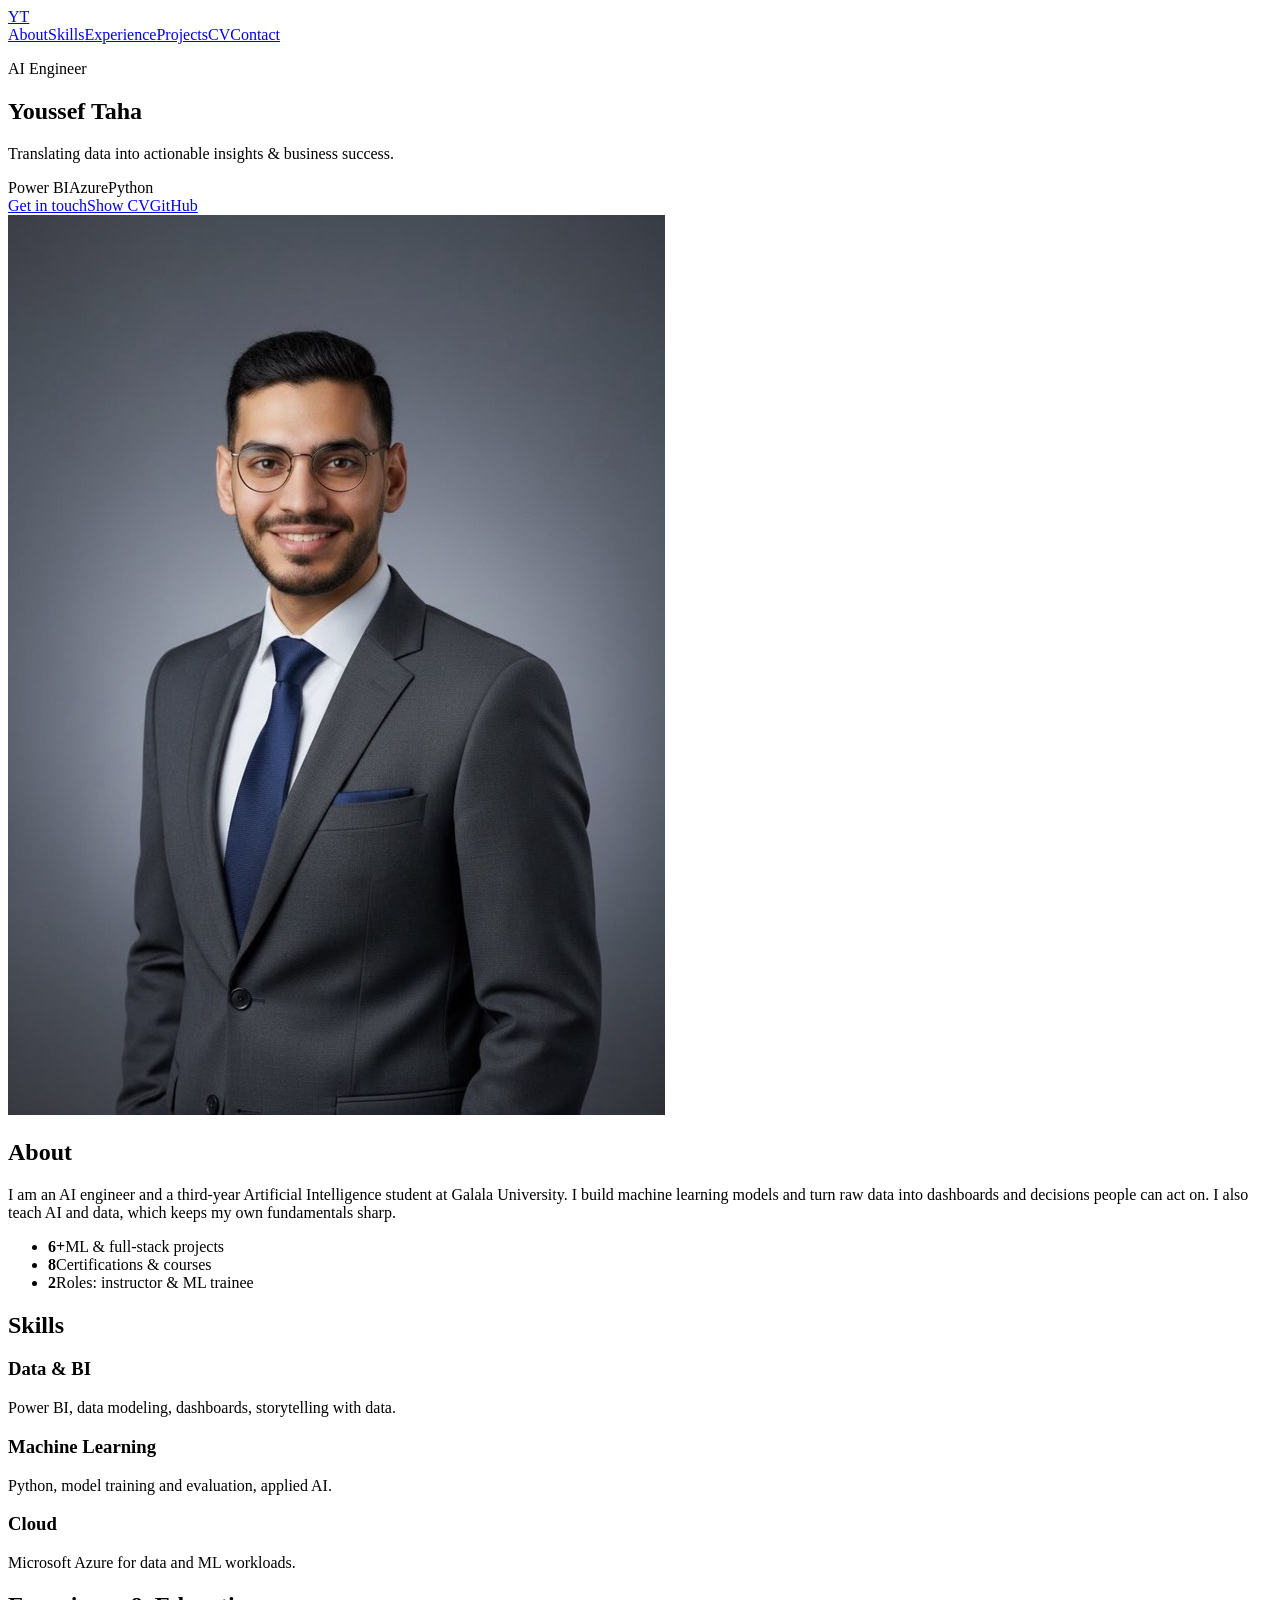
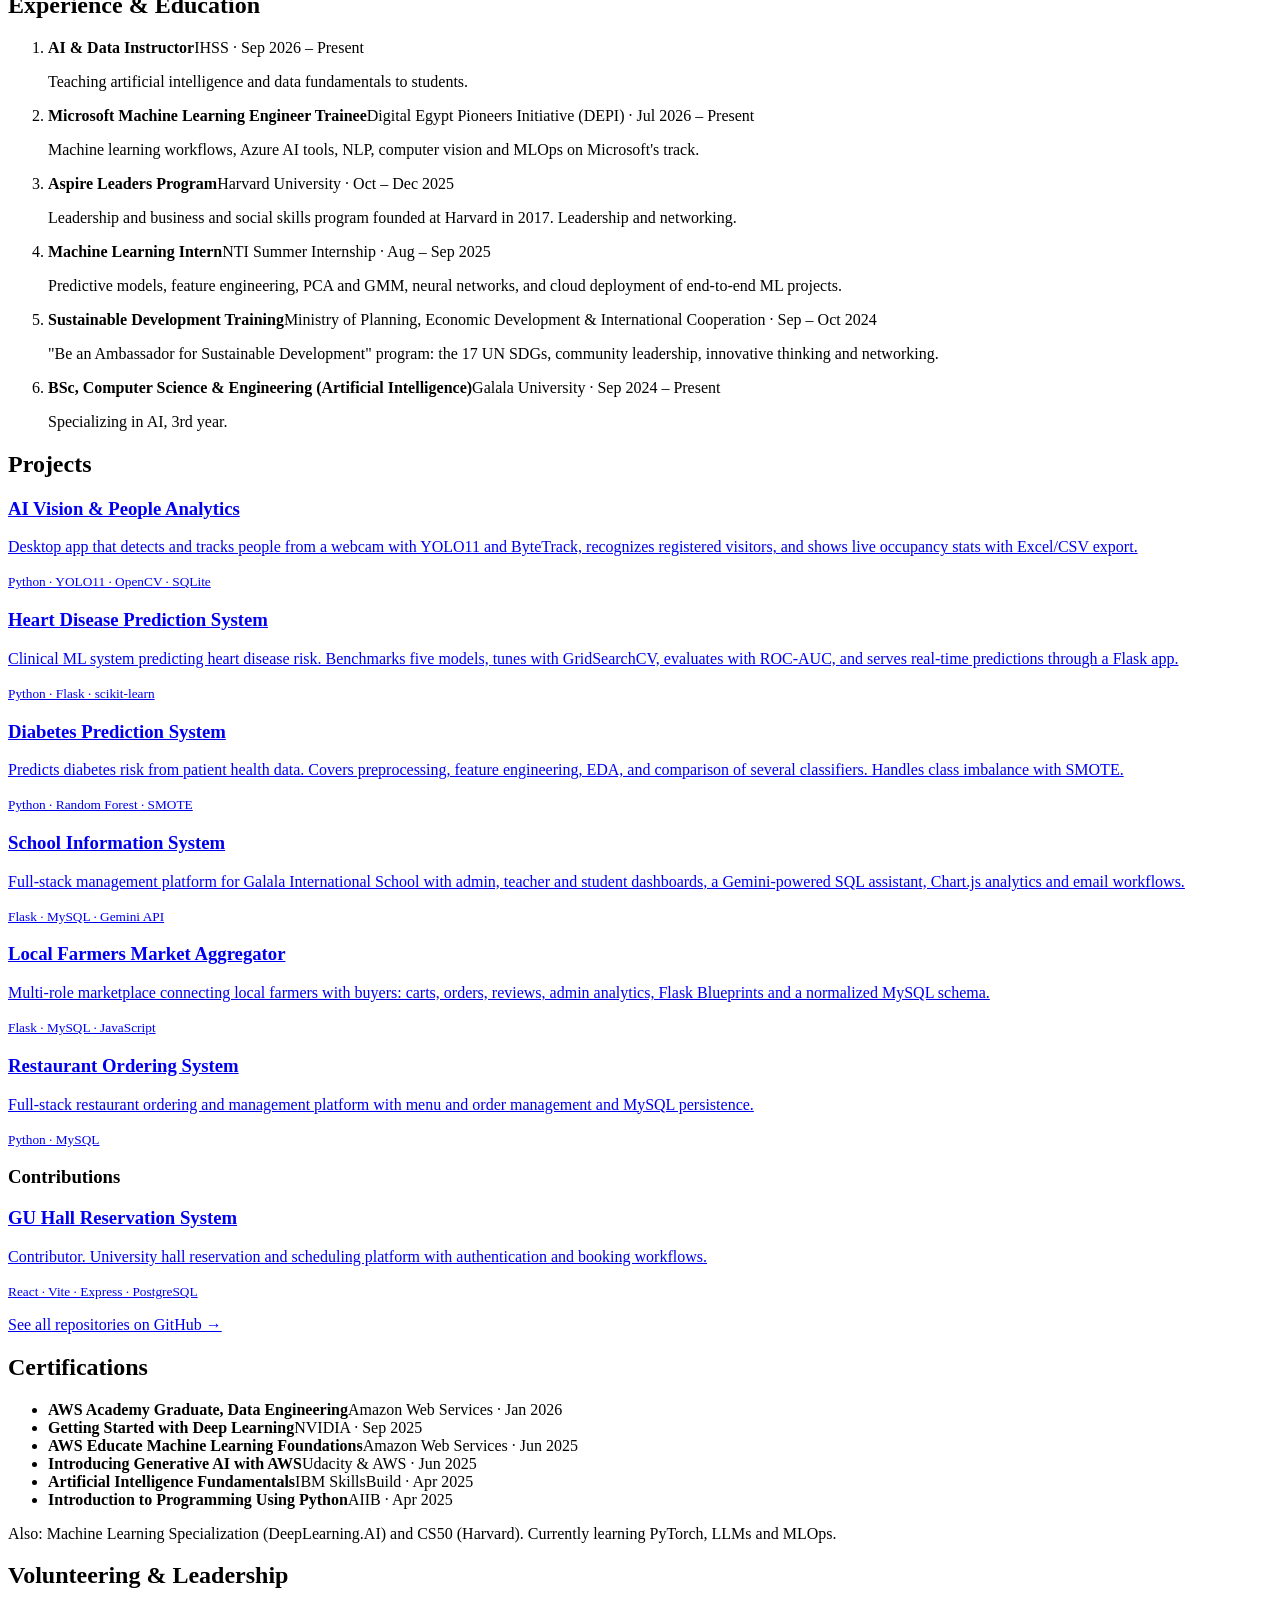
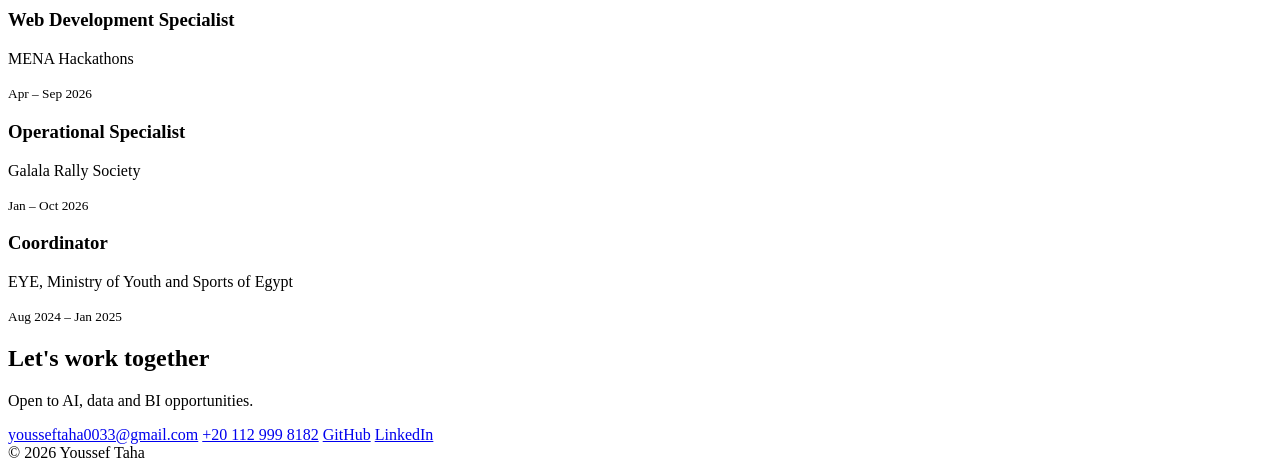
==== index.html @ ba30fb54 "Rename 7-index.html to index.html" ====
<!doctype html>
<html lang="en">
<head>
<meta charset="utf-8">
<meta name="viewport" content="width=device-width,initial-scale=1">
<title>Youssef Taha | AI Engineer</title>
<meta name="description" content="Youssef Taha, AI Engineer. Translating data into actionable insights and business success with Power BI, Azure and Python.">
<meta property="og:title" content="Youssef Taha | AI Engineer">
<meta property="og:description" content="Translating data into actionable insights and business success.">
<meta property="og:image" content="https://youssefTaha39.github.io/yousseftaha.com/5-photo.jpg">
<meta property="og:url" content="https://youssefTaha39.github.io/yousseftaha.com/">
<link rel="stylesheet" href="style.css">
</head>
<body>
<header class="nav">
  <a class="brand" href="#top">YT</a>
  <nav>
    <a href="#about">About</a><a href="#skills">Skills</a><a href="#experience">Experience</a><a href="#projects">Projects</a><a href="6-cv.pdf" target="_blank" rel="noopener">CV</a><a href="#contact" class="cta">Contact</a>
  </nav>
</header>

<main id="top">
<section class="hero">
  <div class="hero-text">
    <p class="eyebrow">AI Engineer</p>
    <h1>Youssef Taha</h1>
    <p class="tag">Translating data into <span>actionable insights</span> &amp; business success.</p>
    <div class="chips"><span>Power BI</span><span>Azure</span><span>Python</span></div>
    <div class="btns"><a class="btn primary" href="#contact">Get in touch</a><a class="btn" href="6-cv.pdf" target="_blank" rel="noopener">Show CV</a><a class="btn" href="https://github.com/YoussefTaha39">GitHub</a></div>
  </div>
  <div class="hero-photo"><div class="blob"></div><img src="5-photo.jpg" alt="Youssef Taha"></div>
</section>

<section id="about">
  <h2>About</h2>
  <div class="about">
    <p>I am an AI engineer and a third-year Artificial Intelligence student at Galala University. I build machine learning models and turn raw data into dashboards and decisions people can act on. I also teach AI and data, which keeps my own fundamentals sharp.</p>
    <ul class="stats">
      <li><b>6+</b><span>ML &amp; full-stack projects</span></li>
      <li><b>8</b><span>Certifications &amp; courses</span></li>
      <li><b>2</b><span>Roles: instructor &amp; ML trainee</span></li>
    </ul>
  </div>
</section>

<section id="skills">
  <h2>Skills</h2>
  <div class="grid3">
    <div class="card"><h3>Data &amp; BI</h3><p>Power BI, data modeling, dashboards, storytelling with data.</p></div>
    <div class="card"><h3>Machine Learning</h3><p>Python, model training and evaluation, applied AI.</p></div>
    <div class="card"><h3>Cloud</h3><p>Microsoft Azure for data and ML workloads.</p></div>
  </div>
</section>

<section id="experience">
  <h2>Experience &amp; Education</h2>
  <ol class="timeline">
    <li><b>AI &amp; Data Instructor</b><span>IHSS &middot; Sep 2026 &ndash; Present</span><p>Teaching artificial intelligence and data fundamentals to students.</p></li>
    <li><b>Microsoft Machine Learning Engineer Trainee</b><span>Digital Egypt Pioneers Initiative (DEPI) &middot; Jul 2026 &ndash; Present</span><p>Machine learning workflows, Azure AI tools, NLP, computer vision and MLOps on Microsoft's track.</p></li>
    <li><b>Aspire Leaders Program</b><span>Harvard University &middot; Oct &ndash; Dec 2025</span><p>Leadership and business and social skills program founded at Harvard in 2017. Leadership and networking.</p></li>
    <li><b>Machine Learning Intern</b><span>NTI Summer Internship &middot; Aug &ndash; Sep 2025</span><p>Predictive models, feature engineering, PCA and GMM, neural networks, and cloud deployment of end-to-end ML projects.</p></li>
    <li><b>Sustainable Development Training</b><span>Ministry of Planning, Economic Development &amp; International Cooperation &middot; Sep &ndash; Oct 2024</span><p>"Be an Ambassador for Sustainable Development" program: the 17 UN SDGs, community leadership, innovative thinking and networking.</p></li>
    <li><b>BSc, Computer Science &amp; Engineering (Artificial Intelligence)</b><span>Galala University &middot; Sep 2024 &ndash; Present</span><p>Specializing in AI, 3rd year.</p></li>
  </ol>
</section>

<section id="projects">
  <h2>Projects</h2>
  <div class="grid3">
    <a class="card proj" href="https://github.com/YoussefTaha39/ai_vision_people_analytics"><h3>AI Vision &amp; People Analytics</h3><p>Desktop app that detects and tracks people from a webcam with YOLO11 and ByteTrack, recognizes registered visitors, and shows live occupancy stats with Excel/CSV export.</p><small>Python &middot; YOLO11 &middot; OpenCV &middot; SQLite</small></a>
    <a class="card proj" href="https://github.com/YoussefTaha39/Heart-Disease-Prediction-Model"><h3>Heart Disease Prediction System</h3><p>Clinical ML system predicting heart disease risk. Benchmarks five models, tunes with GridSearchCV, evaluates with ROC-AUC, and serves real-time predictions through a Flask app.</p><small>Python &middot; Flask &middot; scikit-learn</small></a>
    <a class="card proj" href="https://github.com/YoussefTaha39/diabetes-prediction"><h3>Diabetes Prediction System</h3><p>Predicts diabetes risk from patient health data. Covers preprocessing, feature engineering, EDA, and comparison of several classifiers. Handles class imbalance with SMOTE.</p><small>Python &middot; Random Forest &middot; SMOTE</small></a>
    <a class="card proj" href="https://github.com/Kevoharvey/School-Information-System"><h3>School Information System</h3><p>Full-stack management platform for Galala International School with admin, teacher and student dashboards, a Gemini-powered SQL assistant, Chart.js analytics and email workflows.</p><small>Flask &middot; MySQL &middot; Gemini API</small></a>
    <a class="card proj" href="https://github.com/Kevoharvey/LocalFarmersMarketAggregator"><h3>Local Farmers Market Aggregator</h3><p>Multi-role marketplace connecting local farmers with buyers: carts, orders, reviews, admin analytics, Flask Blueprints and a normalized MySQL schema.</p><small>Flask &middot; MySQL &middot; JavaScript</small></a>
    <a class="card proj" href="https://github.com/zanzenzon/restaurant-ordering-system"><h3>Restaurant Ordering System</h3><p>Full-stack restaurant ordering and management platform with menu and order management and MySQL persistence.</p><small>Python &middot; MySQL</small></a>
  </div>
  <h3 class="sub">Contributions</h3>
  <div class="grid3">
    <a class="card proj" href="https://github.com/mohamedhoss123/GU-hall-reservation"><h3>GU Hall Reservation System</h3><p>Contributor. University hall reservation and scheduling platform with authentication and booking workflows.</p><small>React &middot; Vite &middot; Express &middot; PostgreSQL</small></a>
  </div>
  <p class="more"><a href="https://github.com/YoussefTaha39?tab=repositories">See all repositories on GitHub &rarr;</a></p>
</section>

<section id="certs">
  <h2>Certifications</h2>
  <ul class="certs">
    <li><b>AWS Academy Graduate, Data Engineering</b><span>Amazon Web Services &middot; Jan 2026</span></li>
    <li><b>Getting Started with Deep Learning</b><span>NVIDIA &middot; Sep 2025</span></li>
    <li><b>AWS Educate Machine Learning Foundations</b><span>Amazon Web Services &middot; Jun 2025</span></li>
    <li><b>Introducing Generative AI with AWS</b><span>Udacity &amp; AWS &middot; Jun 2025</span></li>
    <li><b>Artificial Intelligence Fundamentals</b><span>IBM SkillsBuild &middot; Apr 2025</span></li>
    <li><b>Introduction to Programming Using Python</b><span>AIIB &middot; Apr 2025</span></li>
  </ul>
  <p class="more">Also: Machine Learning Specialization (DeepLearning.AI) and CS50 (Harvard). Currently learning PyTorch, LLMs and MLOps.</p>
</section>

<section id="volunteering">
  <h2>Volunteering &amp; Leadership</h2>
  <div class="grid3">
    <div class="card"><h3>Web Development Specialist</h3><p>MENA Hackathons</p><small>Apr &ndash; Sep 2026</small></div>
    <div class="card"><h3>Operational Specialist</h3><p>Galala Rally Society</p><small>Jan &ndash; Oct 2026</small></div>
    <div class="card"><h3>Coordinator</h3><p>EYE, Ministry of Youth and Sports of Egypt</p><small>Aug 2024 &ndash; Jan 2025</small></div>
  </div>
</section>

<section id="contact" class="contact">
  <h2>Let's work together</h2>
  <p>Open to AI, data and BI opportunities.</p>
  <div class="btns">
    <a class="btn primary" href="mailto:yousseftaha0033@gmail.com">yousseftaha0033@gmail.com</a>
    <a class="btn" href="tel:+201129998182">+20 112 999 8182</a>
    <a class="btn" href="https://github.com/YoussefTaha39">GitHub</a>
    <a class="btn" href="https://www.linkedin.com/in/youssef3/">LinkedIn</a>
  </div>
</section>
</main>
<footer>&copy; 2026 Youssef Taha</footer>
</body>
</html>
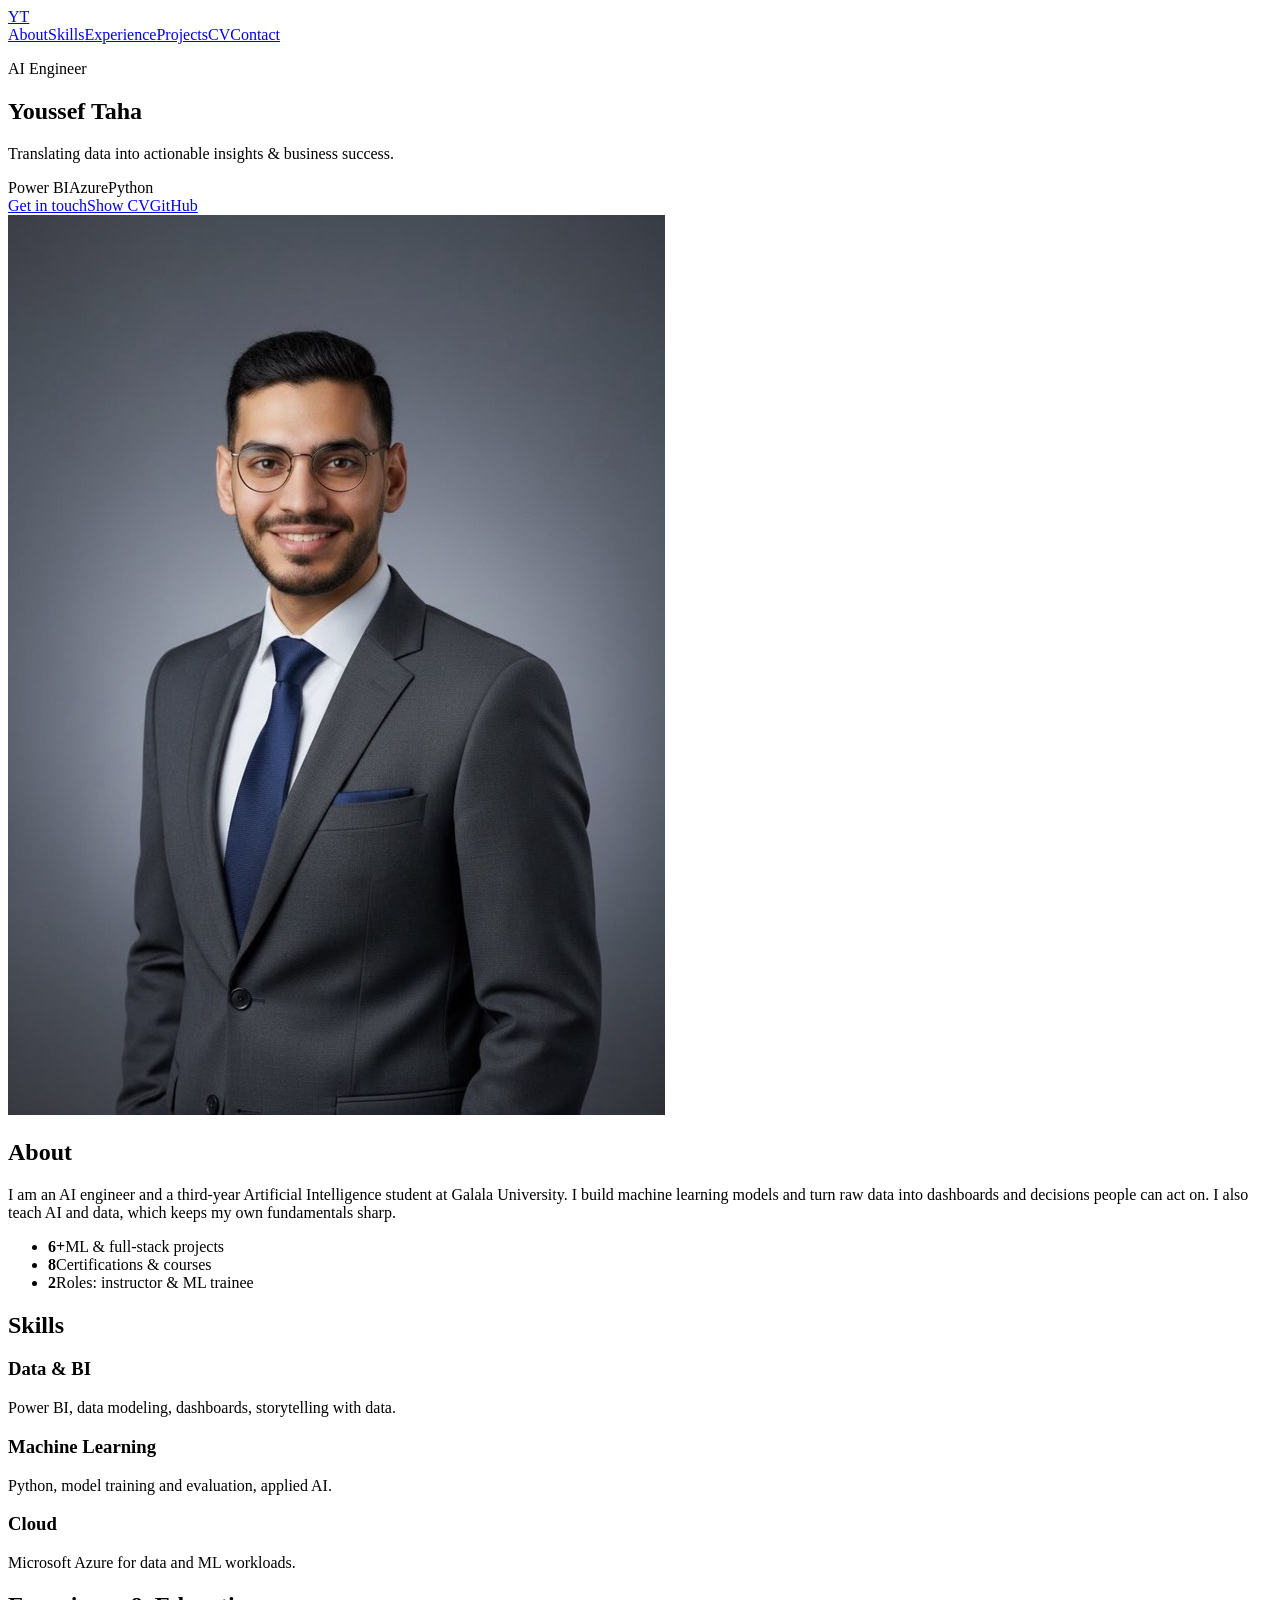
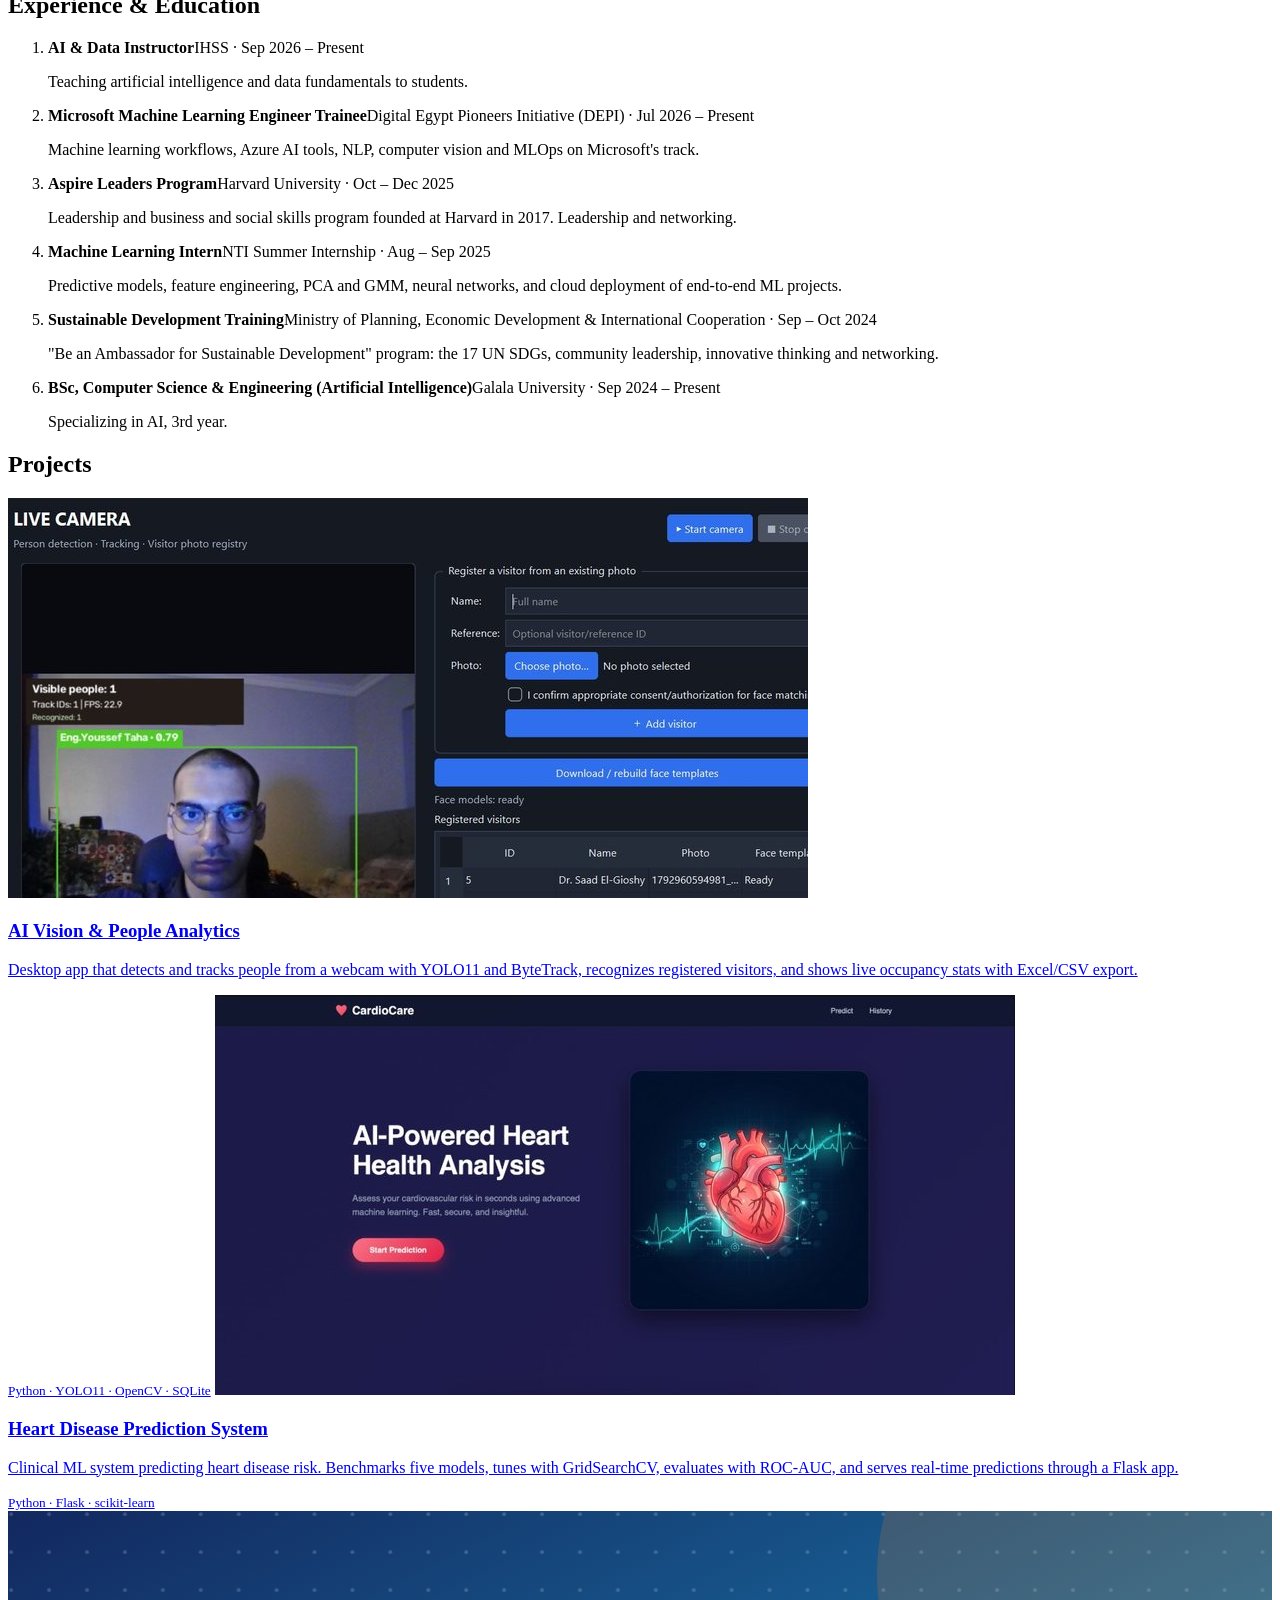
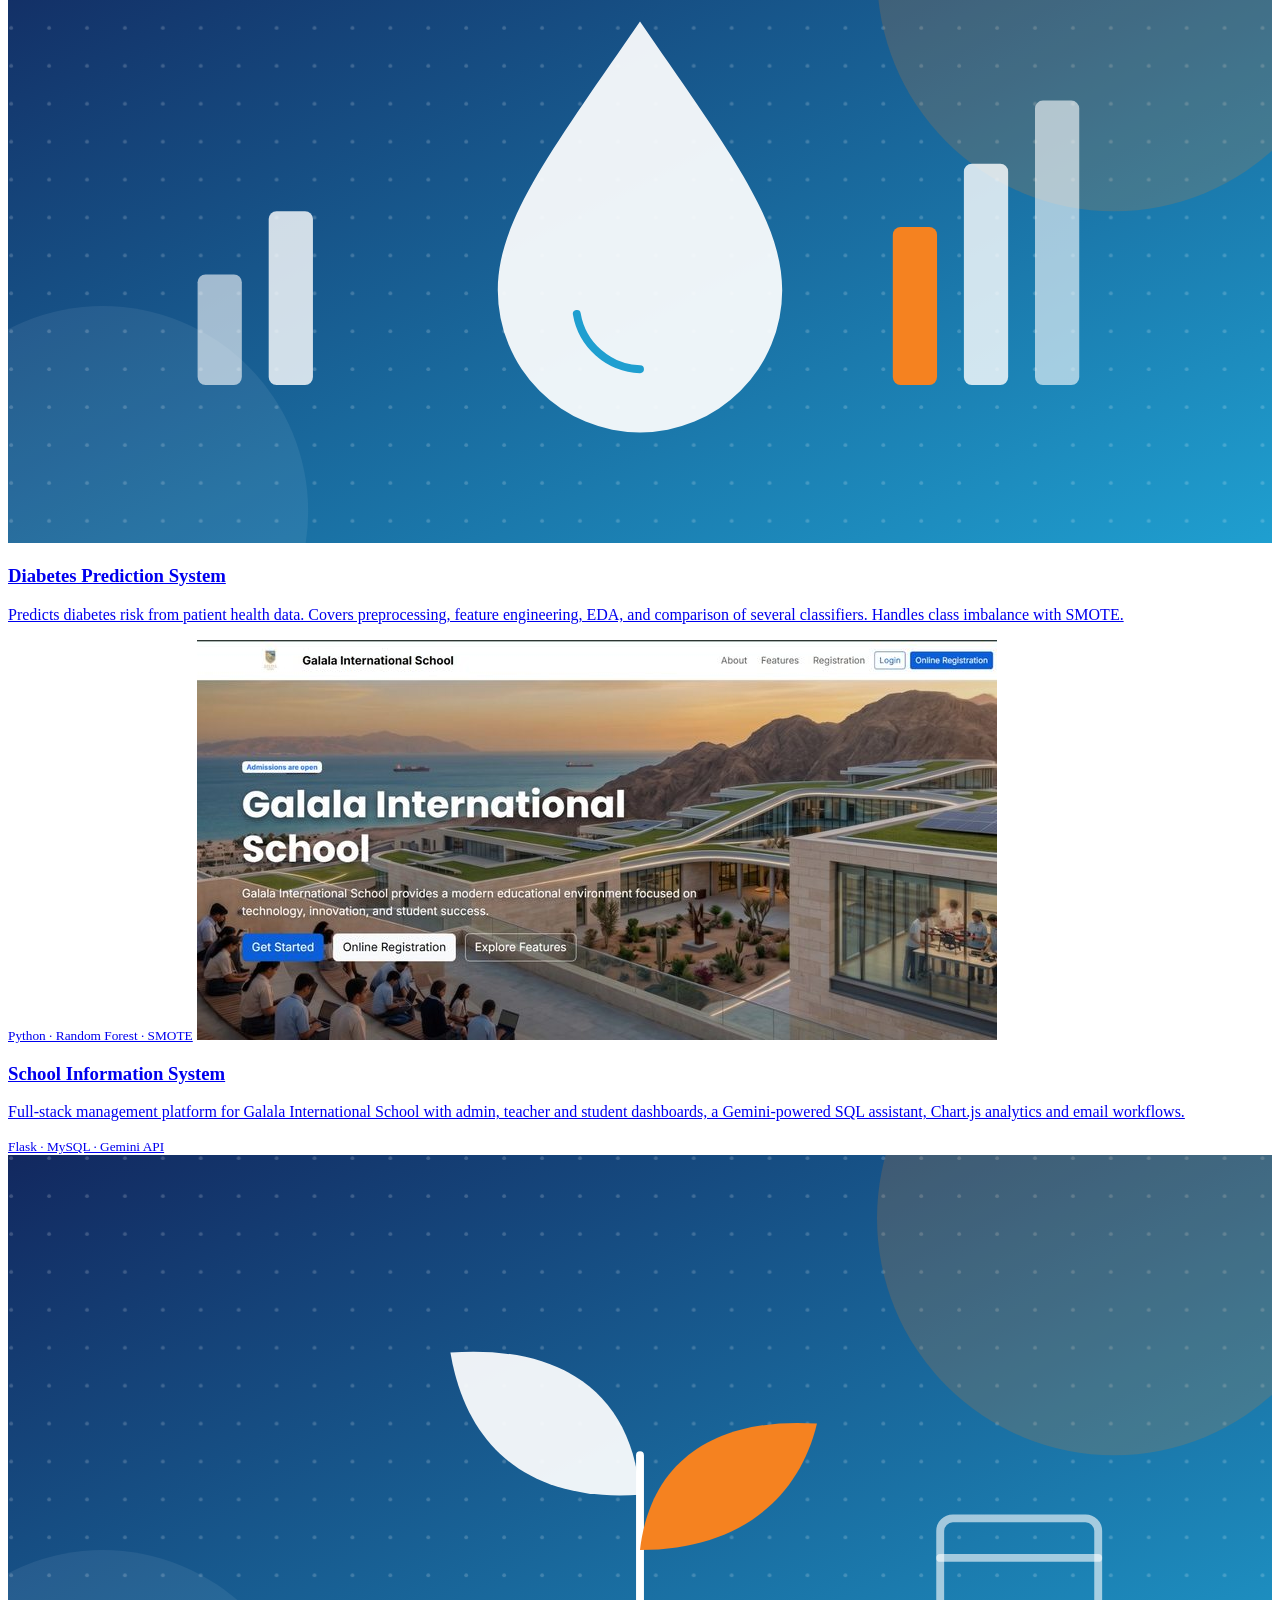
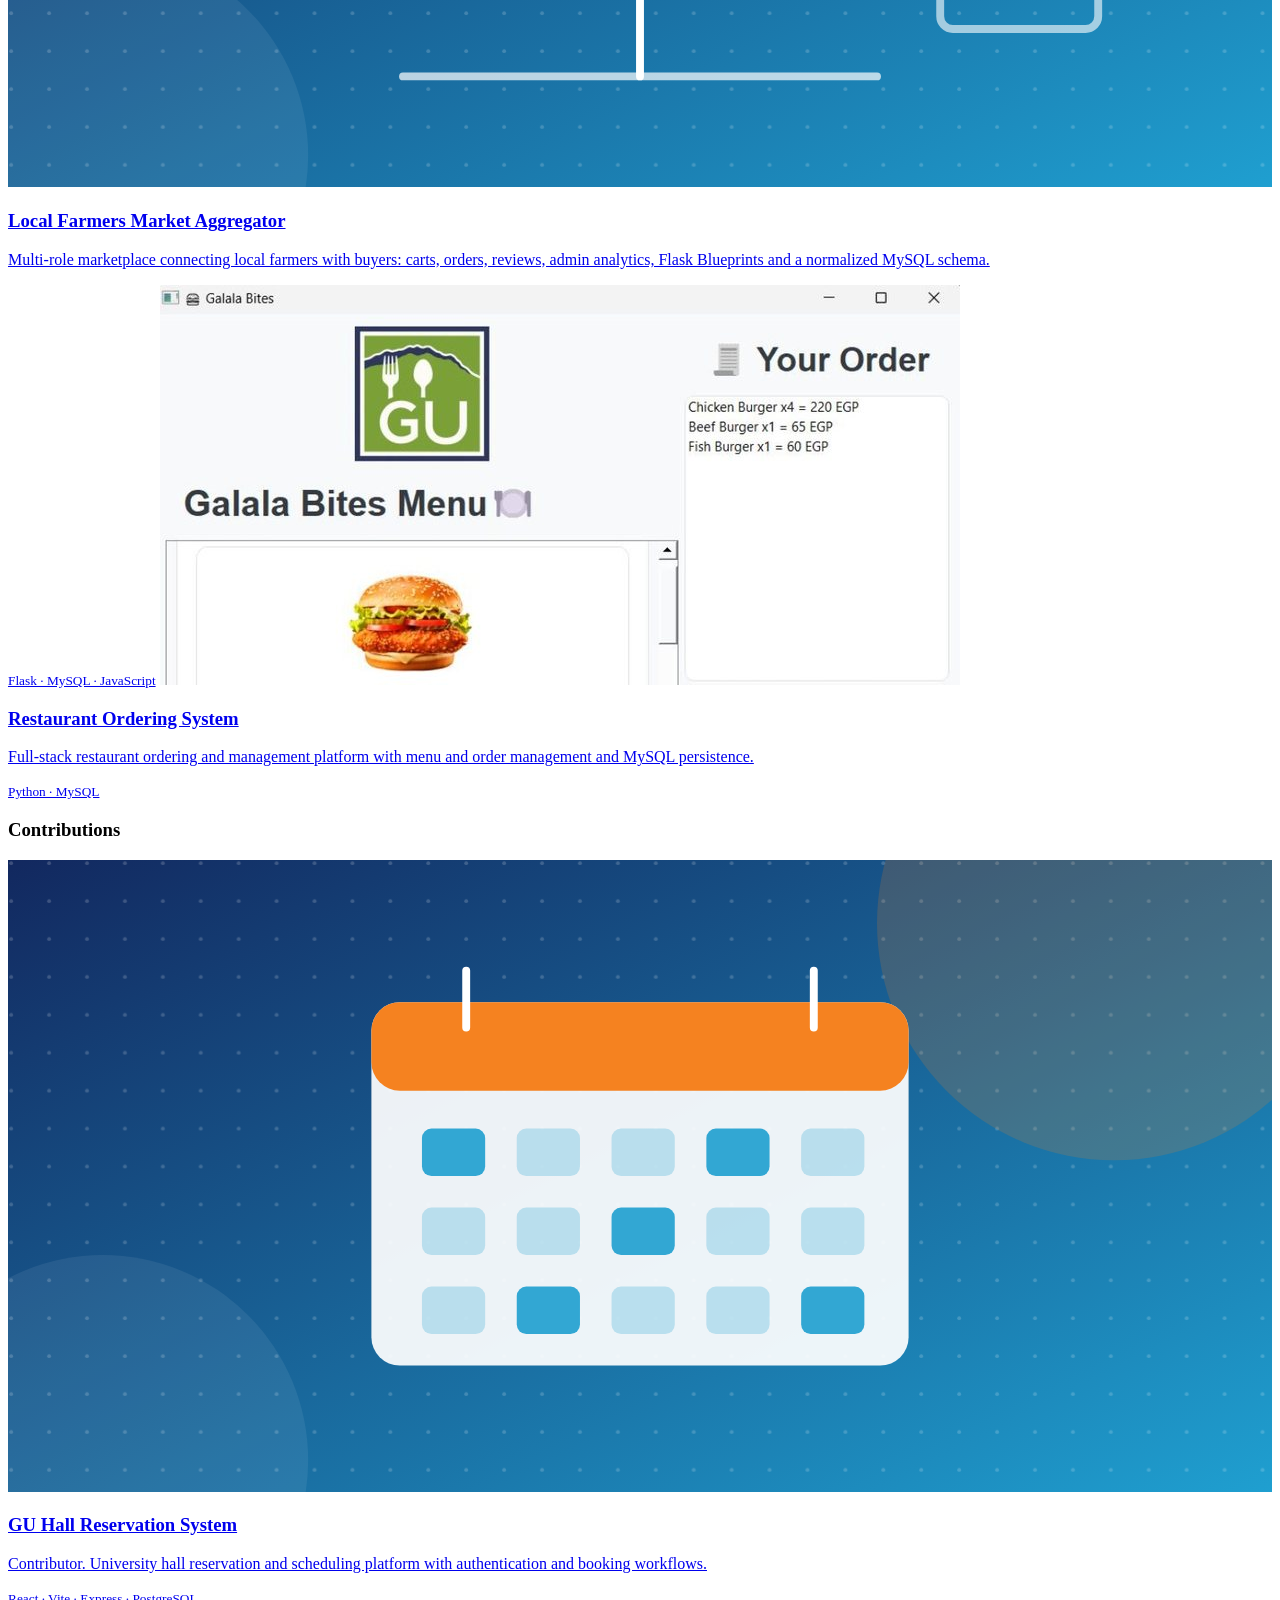
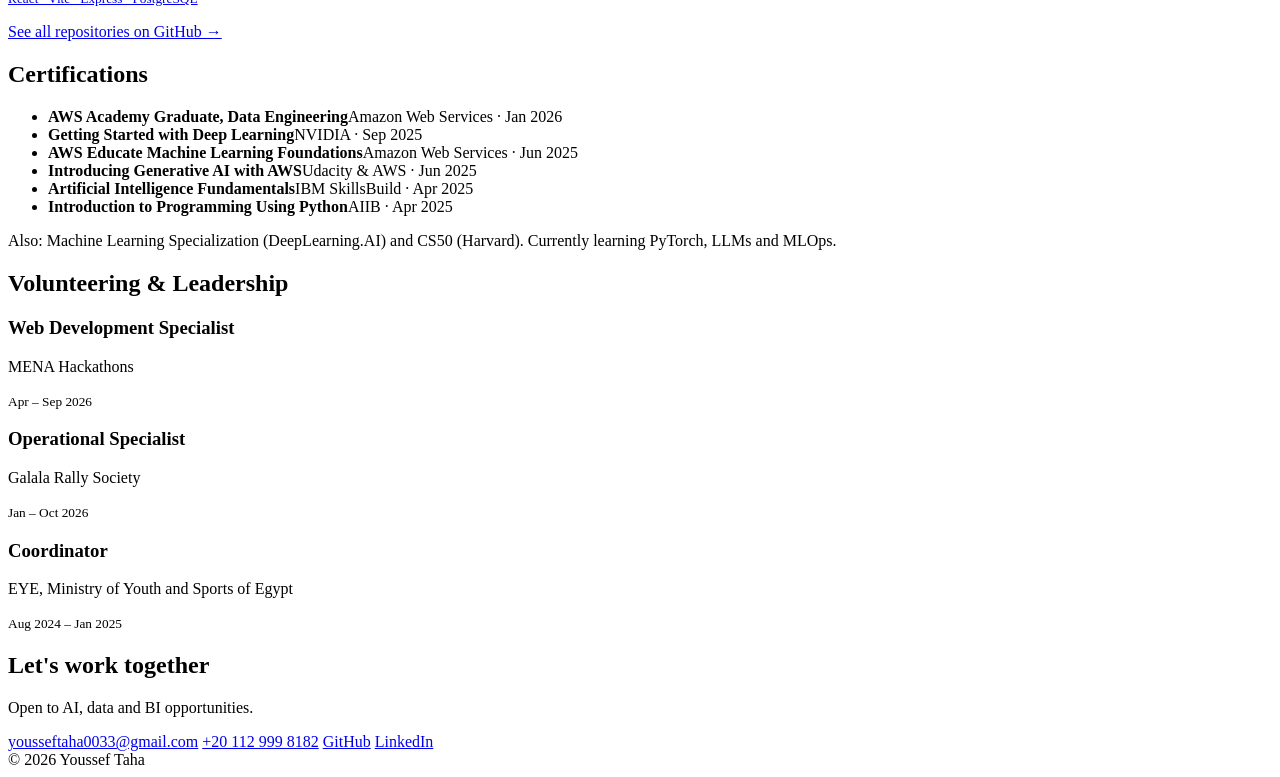
==== commit 4731b139: "Rename 8-index.html to index.html" ====
--- a/index.html
+++ b/index.html
@@ -12,6 +12,7 @@
 <link rel="stylesheet" href="style.css">
 </head>
 <body>
+<div class="bg" aria-hidden="true"><i class="g g1"></i><i class="g g2"></i><i class="g g3"></i></div>
 <header class="nav">
   <a class="brand" href="#top">YT</a>
   <nav>
@@ -21,6 +22,7 @@
 
 <main id="top">
 <section class="hero">
+  <div class="hero-bg"><i class="orb o1"></i><i class="orb o2"></i></div>
   <div class="hero-text">
     <p class="eyebrow">AI Engineer</p>
     <h1>Youssef Taha</h1>
@@ -67,16 +69,16 @@
 <section id="projects">
   <h2>Projects</h2>
   <div class="grid3">
-    <a class="card proj" href="https://github.com/YoussefTaha39/ai_vision_people_analytics"><h3>AI Vision &amp; People Analytics</h3><p>Desktop app that detects and tracks people from a webcam with YOLO11 and ByteTrack, recognizes registered visitors, and shows live occupancy stats with Excel/CSV export.</p><small>Python &middot; YOLO11 &middot; OpenCV &middot; SQLite</small></a>
-    <a class="card proj" href="https://github.com/YoussefTaha39/Heart-Disease-Prediction-Model"><h3>Heart Disease Prediction System</h3><p>Clinical ML system predicting heart disease risk. Benchmarks five models, tunes with GridSearchCV, evaluates with ROC-AUC, and serves real-time predictions through a Flask app.</p><small>Python &middot; Flask &middot; scikit-learn</small></a>
-    <a class="card proj" href="https://github.com/YoussefTaha39/diabetes-prediction"><h3>Diabetes Prediction System</h3><p>Predicts diabetes risk from patient health data. Covers preprocessing, feature engineering, EDA, and comparison of several classifiers. Handles class imbalance with SMOTE.</p><small>Python &middot; Random Forest &middot; SMOTE</small></a>
-    <a class="card proj" href="https://github.com/Kevoharvey/School-Information-System"><h3>School Information System</h3><p>Full-stack management platform for Galala International School with admin, teacher and student dashboards, a Gemini-powered SQL assistant, Chart.js analytics and email workflows.</p><small>Flask &middot; MySQL &middot; Gemini API</small></a>
-    <a class="card proj" href="https://github.com/Kevoharvey/LocalFarmersMarketAggregator"><h3>Local Farmers Market Aggregator</h3><p>Multi-role marketplace connecting local farmers with buyers: carts, orders, reviews, admin analytics, Flask Blueprints and a normalized MySQL schema.</p><small>Flask &middot; MySQL &middot; JavaScript</small></a>
-    <a class="card proj" href="https://github.com/zanzenzon/restaurant-ordering-system"><h3>Restaurant Ordering System</h3><p>Full-stack restaurant ordering and management platform with menu and order management and MySQL persistence.</p><small>Python &middot; MySQL</small></a>
+    <a class="card proj" href="https://github.com/YoussefTaha39/ai_vision_people_analytics"><img class="thumb" src="1-vision.jpg" alt=""><h3>AI Vision &amp; People Analytics</h3><p>Desktop app that detects and tracks people from a webcam with YOLO11 and ByteTrack, recognizes registered visitors, and shows live occupancy stats with Excel/CSV export.</p><small>Python &middot; YOLO11 &middot; OpenCV &middot; SQLite</small></a>
+    <a class="card proj" href="https://github.com/YoussefTaha39/Heart-Disease-Prediction-Model"><img class="thumb" src="2-heart.jpg" alt=""><h3>Heart Disease Prediction System</h3><p>Clinical ML system predicting heart disease risk. Benchmarks five models, tunes with GridSearchCV, evaluates with ROC-AUC, and serves real-time predictions through a Flask app.</p><small>Python &middot; Flask &middot; scikit-learn</small></a>
+    <a class="card proj" href="https://github.com/YoussefTaha39/diabetes-prediction"><img class="thumb" src="5-diabetes.svg" alt=""><h3>Diabetes Prediction System</h3><p>Predicts diabetes risk from patient health data. Covers preprocessing, feature engineering, EDA, and comparison of several classifiers. Handles class imbalance with SMOTE.</p><small>Python &middot; Random Forest &middot; SMOTE</small></a>
+    <a class="card proj" href="https://github.com/Kevoharvey/School-Information-System"><img class="thumb" src="3-school.jpg" alt=""><h3>School Information System</h3><p>Full-stack management platform for Galala International School with admin, teacher and student dashboards, a Gemini-powered SQL assistant, Chart.js analytics and email workflows.</p><small>Flask &middot; MySQL &middot; Gemini API</small></a>
+    <a class="card proj" href="https://github.com/Kevoharvey/LocalFarmersMarketAggregator"><img class="thumb" src="6-farm.svg" alt=""><h3>Local Farmers Market Aggregator</h3><p>Multi-role marketplace connecting local farmers with buyers: carts, orders, reviews, admin analytics, Flask Blueprints and a normalized MySQL schema.</p><small>Flask &middot; MySQL &middot; JavaScript</small></a>
+    <a class="card proj" href="https://github.com/zanzenzon/restaurant-ordering-system"><img class="thumb" src="4-rest.jpg" alt=""><h3>Restaurant Ordering System</h3><p>Full-stack restaurant ordering and management platform with menu and order management and MySQL persistence.</p><small>Python &middot; MySQL</small></a>
   </div>
   <h3 class="sub">Contributions</h3>
-  <div class="grid3">
-    <a class="card proj" href="https://github.com/mohamedhoss123/GU-hall-reservation"><h3>GU Hall Reservation System</h3><p>Contributor. University hall reservation and scheduling platform with authentication and booking workflows.</p><small>React &middot; Vite &middot; Express &middot; PostgreSQL</small></a>
+  <div class="grid3 single">
+    <a class="card proj" href="https://github.com/mohamedhoss123/GU-hall-reservation"><img class="thumb" src="7-hall.svg" alt=""><h3>GU Hall Reservation System</h3><p>Contributor. University hall reservation and scheduling platform with authentication and booking workflows.</p><small>React &middot; Vite &middot; Express &middot; PostgreSQL</small></a>
   </div>
   <p class="more"><a href="https://github.com/YoussefTaha39?tab=repositories">See all repositories on GitHub &rarr;</a></p>
 </section>
@@ -115,5 +117,15 @@
 </section>
 </main>
 <footer>&copy; 2026 Youssef Taha</footer>
+<script>
+(function(){
+var nav=document.querySelector('.nav');
+addEventListener('scroll',function(){nav.classList.toggle('scrolled',scrollY>8)},{passive:true});
+if(!('IntersectionObserver' in window))return;
+var els=document.querySelectorAll('section:not(.hero) h2,.sub,.about p,.card,.stats li,.timeline li,.certs li,.more,.contact .btns,.contact p');
+var io=new IntersectionObserver(function(es){es.forEach(function(e){if(e.isIntersecting){e.target.classList.add('in');io.unobserve(e.target)}})},{threshold:.12,rootMargin:'0px 0px -40px 0px'});
+els.forEach(function(el){var sib=Array.prototype.indexOf.call(el.parentNode.children,el);el.style.setProperty('--d',Math.min(sib%6,5)*.08+'s');el.classList.add('reveal');io.observe(el)});
+})();
+</script>
 </body>
 </html>
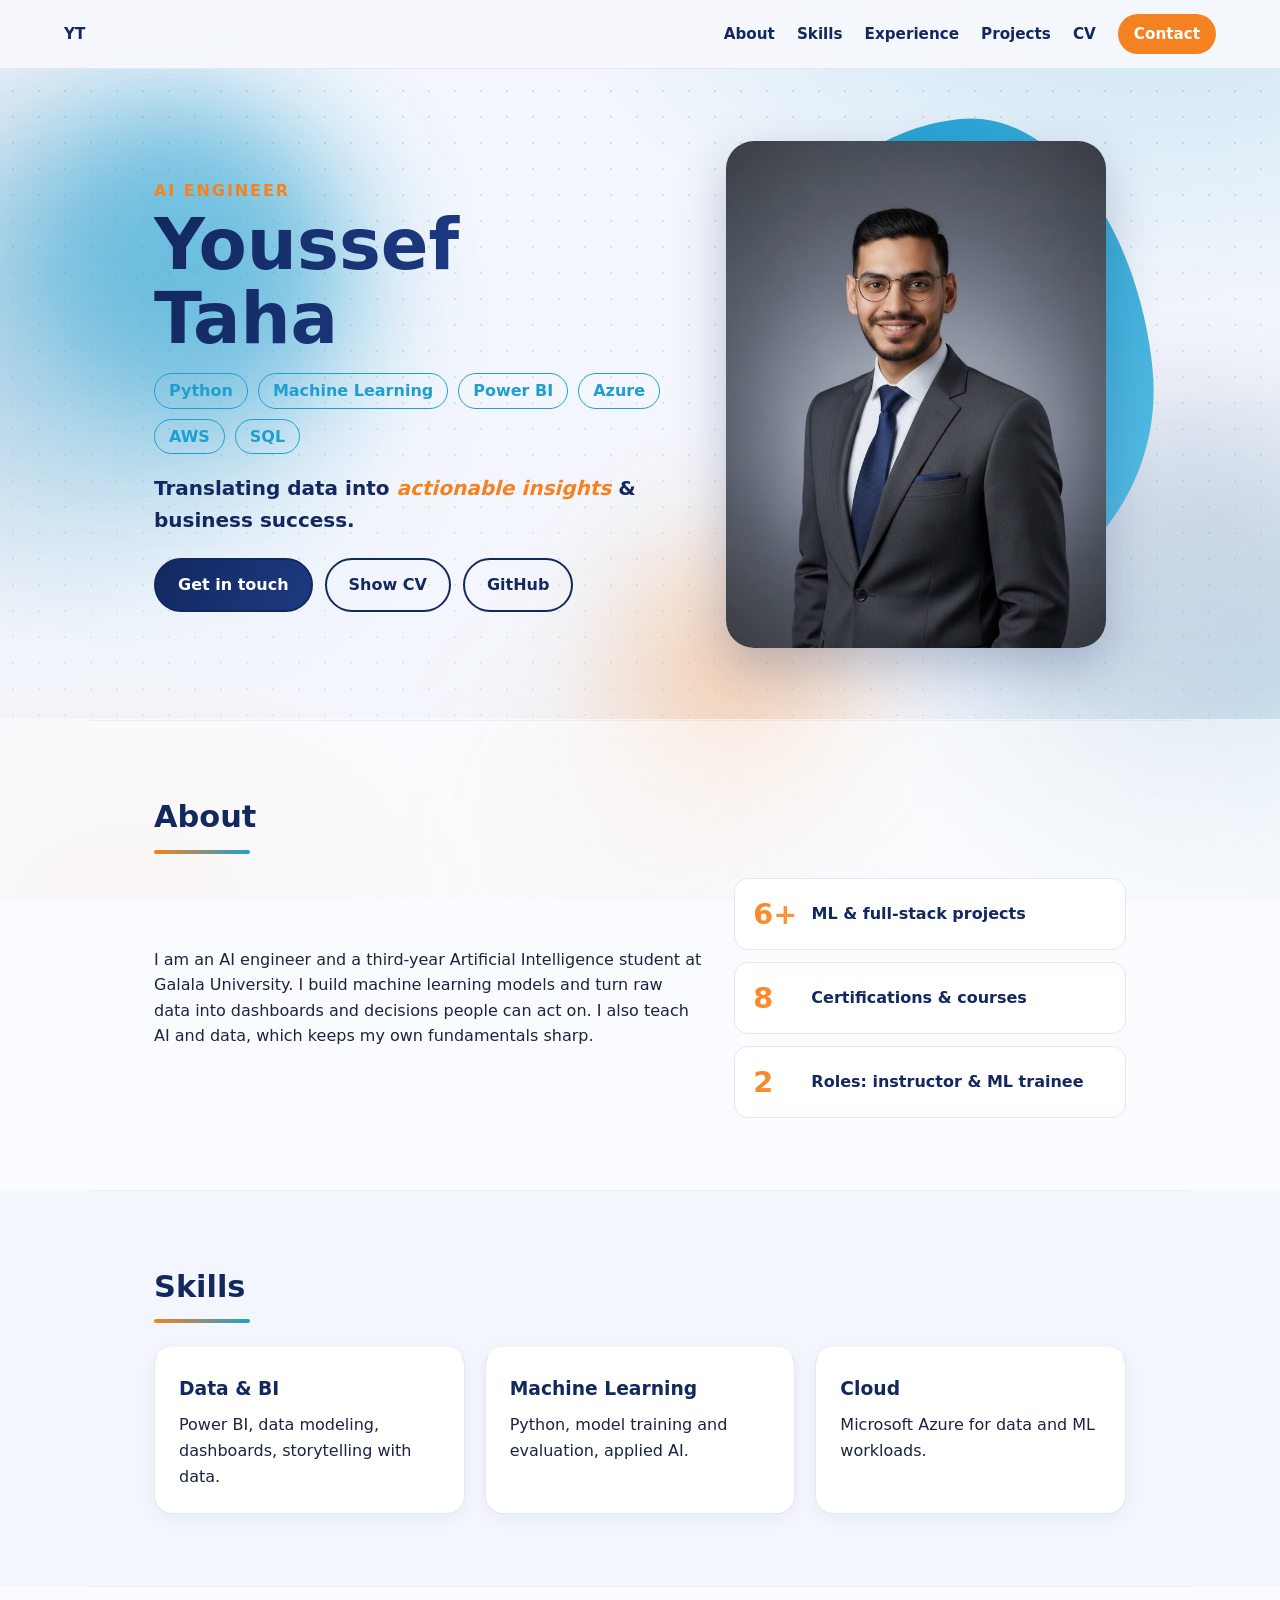
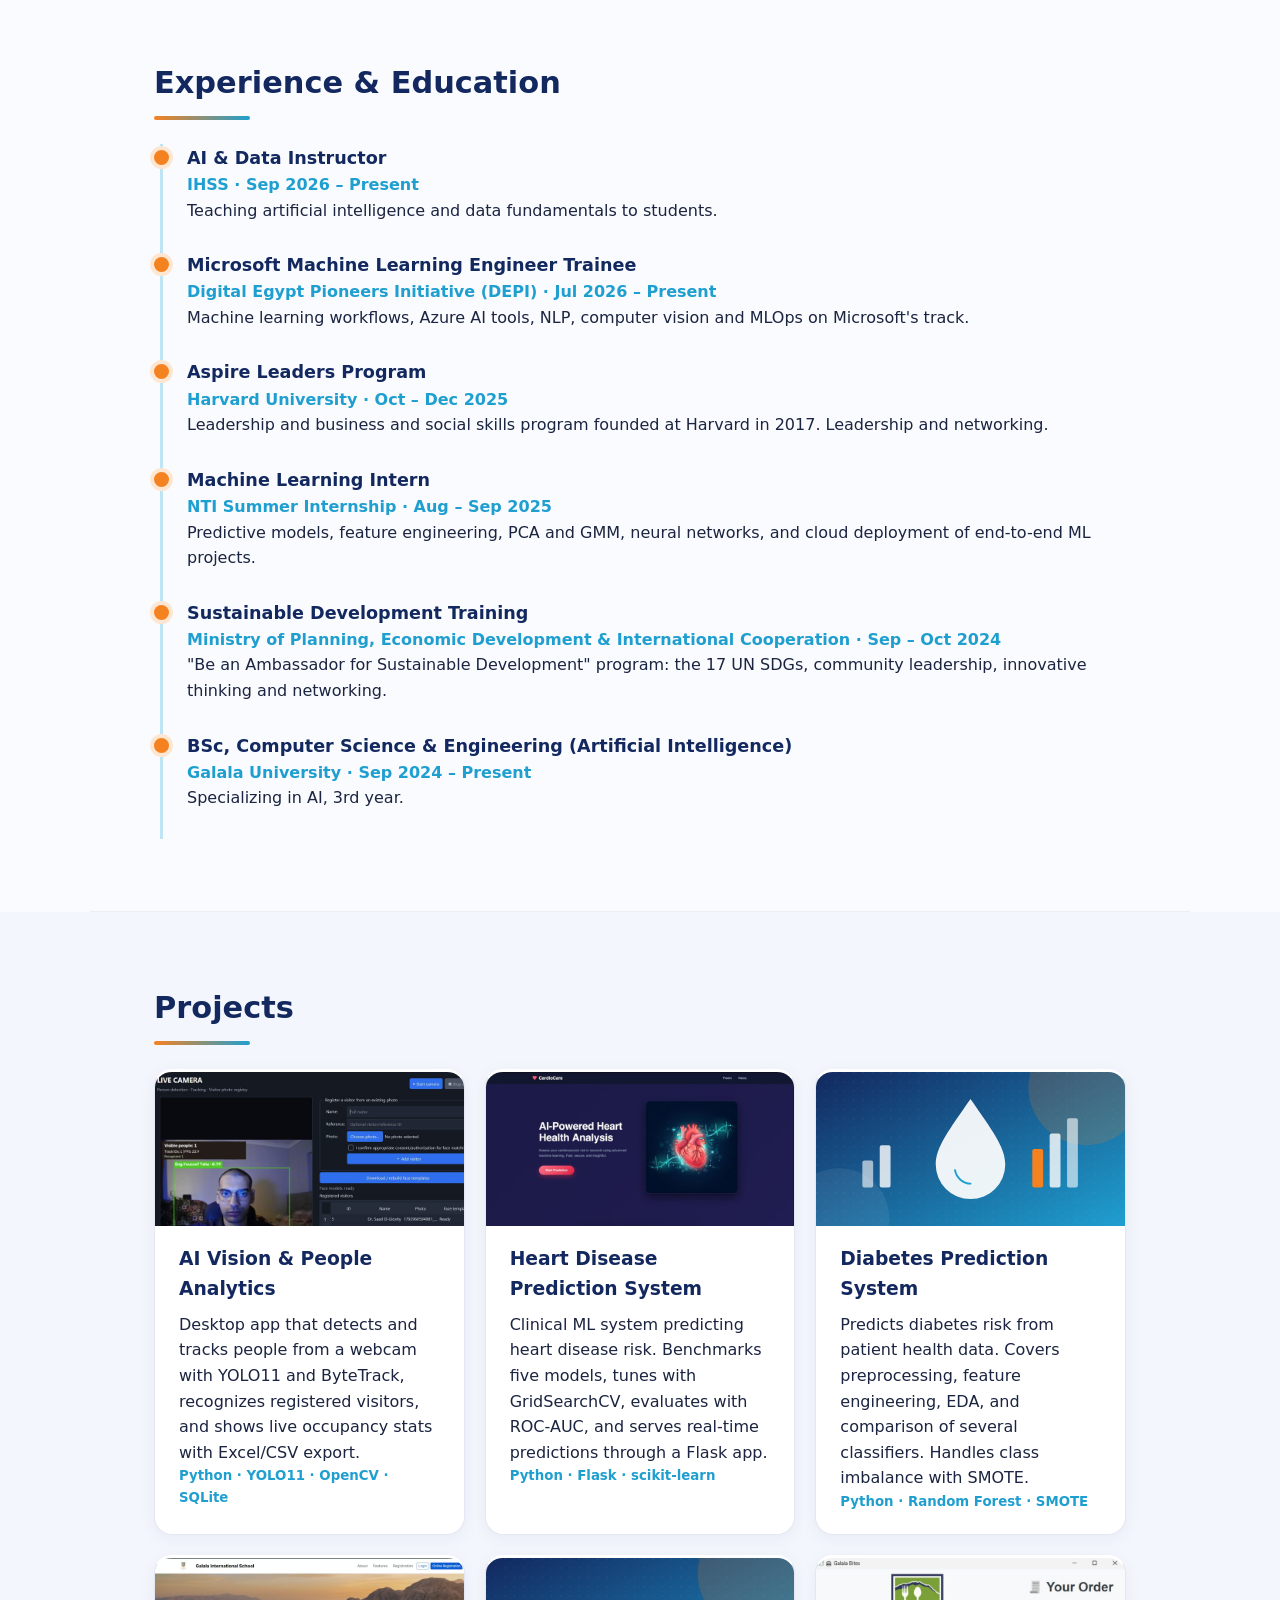
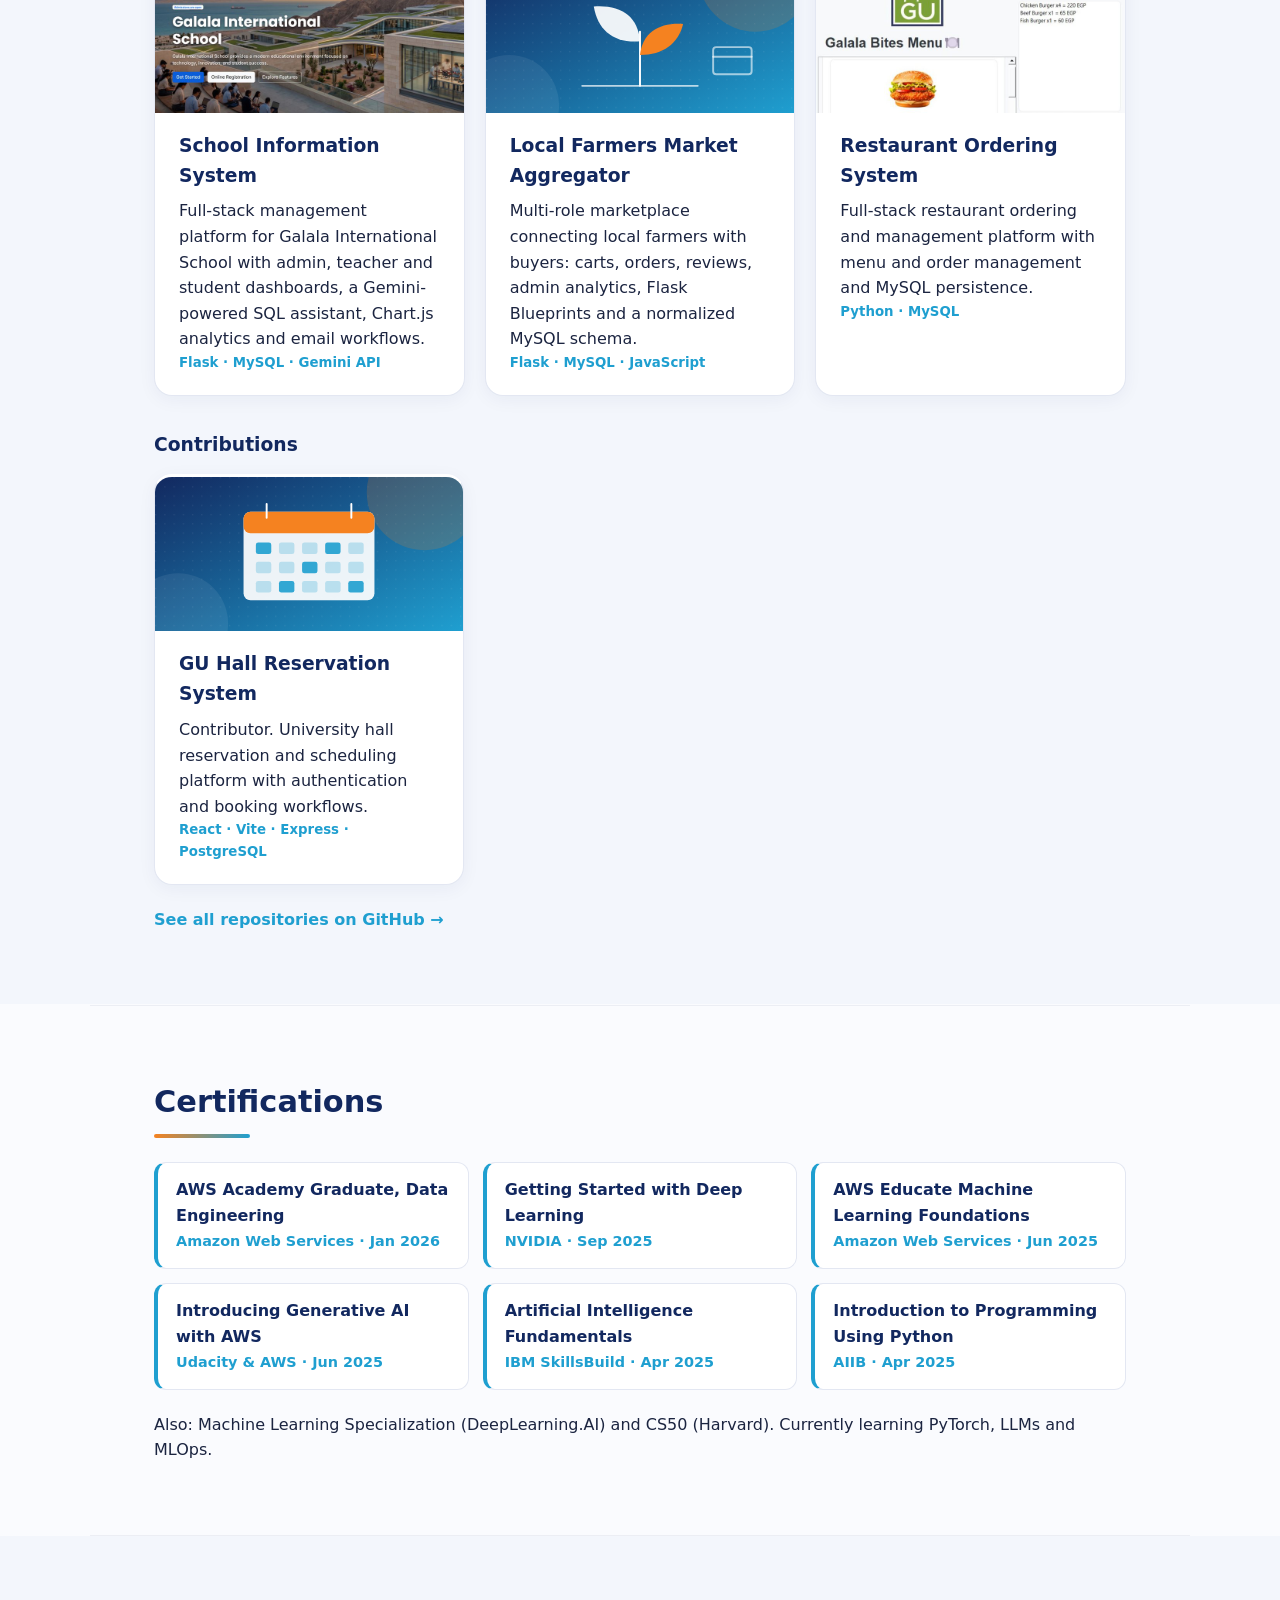
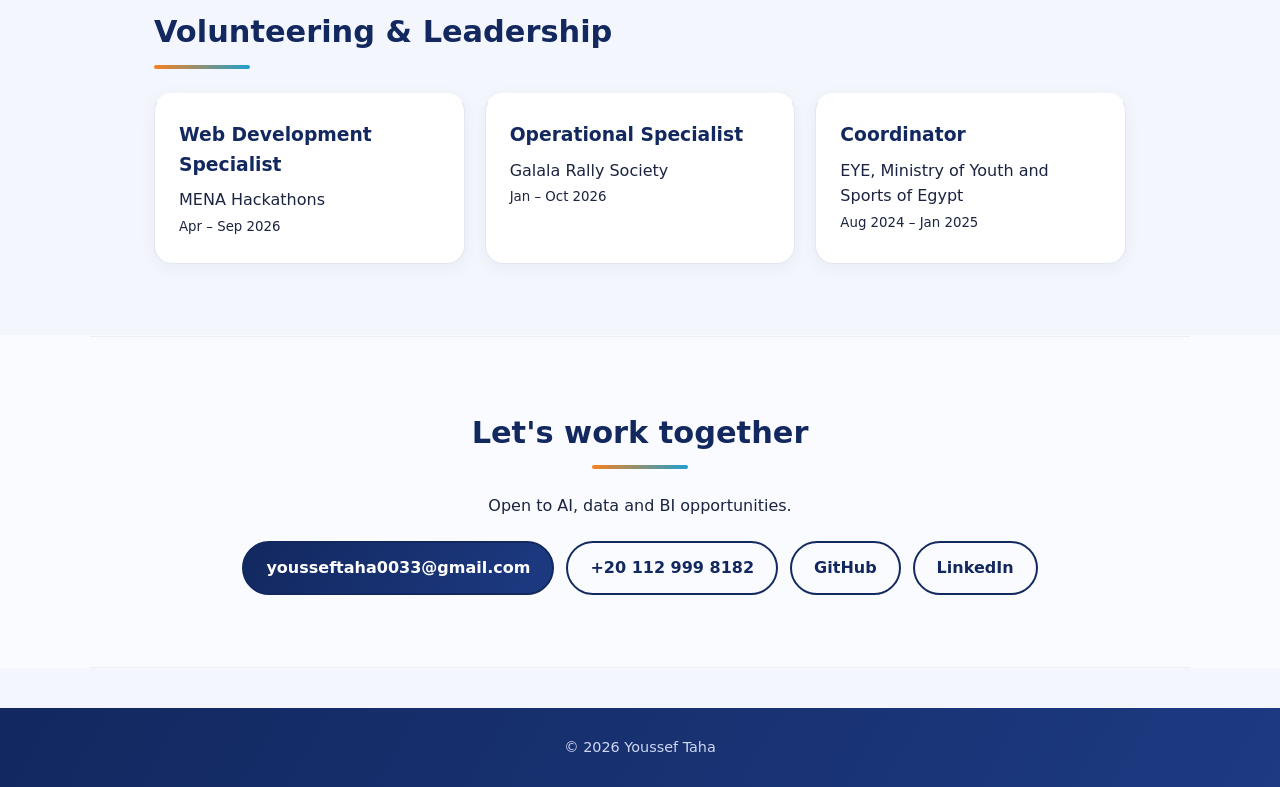
==== commit 0700bc0b: "Rename 10-index.html to index.html" ====
--- a/index.html
+++ b/index.html
@@ -26,8 +26,8 @@
   <div class="hero-text">
     <p class="eyebrow">AI Engineer</p>
     <h1>Youssef Taha</h1>
+    <div class="chips"><span>Python</span><span>Machine Learning</span><span>Power BI</span><span>Azure</span><span>AWS</span><span>SQL</span></div>
     <p class="tag">Translating data into <span>actionable insights</span> &amp; business success.</p>
-    <div class="chips"><span>Power BI</span><span>Azure</span><span>Python</span></div>
     <div class="btns"><a class="btn primary" href="#contact">Get in touch</a><a class="btn" href="6-cv.pdf" target="_blank" rel="noopener">Show CV</a><a class="btn" href="https://github.com/YoussefTaha39">GitHub</a></div>
   </div>
   <div class="hero-photo"><div class="blob"></div><img src="5-photo.jpg" alt="Youssef Taha"></div>
--- a/style.css
+++ b/style.css
@@ -0,0 +1,115 @@
+:root{--navy:#12285f;--orange:#f58220;--blue:#1f9fd0;--light:#bfe5f5;--bg:#f8f9fd;--ink:#1b2440}
+*{box-sizing:border-box;margin:0}
+html{scroll-behavior:smooth}
+body{font-family:system-ui,-apple-system,"Segoe UI",Roboto,Arial,sans-serif;background:var(--bg);color:var(--ink);line-height:1.6}
+.nav{position:sticky;top:0;z-index:5;display:flex;justify-content:space-between;align-items:center;padding:14px 5vw;background:rgba(248,249,253,.9);backdrop-filter:blur(8px);border-bottom:1px solid #e3e7f2}
+.brand{font-weight:800;color:var(--navy);text-decoration:none;font-size:1.3rem}
+.nav nav{display:flex;gap:22px;align-items:center}
+.nav a{color:var(--navy);text-decoration:none;font-weight:600;font-size:.95rem}
+.nav .cta{background:var(--orange);color:#fff;padding:8px 16px;border-radius:99px}
+section{padding:72px 5vw;max-width:1100px;margin:auto}
+h2{color:var(--navy);font-size:1.9rem;margin-bottom:24px;position:relative}
+h2::after{content:"";display:block;width:48px;height:4px;background:var(--orange);border-radius:4px;margin-top:8px}
+.hero{display:grid;grid-template-columns:1.1fr .9fr;gap:40px;align-items:center;min-height:560px}
+.eyebrow{color:var(--orange);font-weight:700;letter-spacing:.12em;text-transform:uppercase}
+h1{font-size:clamp(2.6rem,6vw,4.4rem);color:var(--navy);line-height:1.05;margin:6px 0 16px}
+.tag{font-size:1.25rem;font-weight:600;color:var(--navy)}.tag span{color:var(--orange);font-style:italic}
+.chips{display:flex;gap:10px;flex-wrap:wrap;margin:22px 0}
+.chips span{border:1.5px solid var(--blue);color:var(--blue);padding:4px 14px;border-radius:99px;font-weight:600}
+.btns{display:flex;gap:12px;flex-wrap:wrap}
+.btn{display:inline-block;padding:12px 22px;border-radius:99px;border:2px solid var(--navy);color:var(--navy);text-decoration:none;font-weight:700;transition:.2s}
+.btn:hover{transform:translateY(-2px)}
+.btn.primary{background:var(--navy);color:#fff}
+.hero-photo{position:relative;display:flex;justify-content:center}
+.blob{position:absolute;inset:-4% -6% 8% 12%;background:var(--blue);border-radius:58% 42% 55% 45%/50% 55% 45% 50%;transform:rotate(-6deg)}
+.hero-photo img{position:relative;width:min(100%,380px);aspect-ratio:3/4;object-fit:cover;object-position:top;border-radius:28px;box-shadow:0 20px 50px rgba(18,40,95,.25)}
+.grid3{display:grid;grid-template-columns:repeat(auto-fit,minmax(240px,1fr));gap:20px}
+.card{background:#fff;border:1px solid #e3e7f2;border-radius:18px;padding:24px;box-shadow:0 4px 18px rgba(18,40,95,.05);text-decoration:none;color:inherit;display:block}
+.card h3{color:var(--navy);margin-bottom:8px}
+.proj:hover{border-color:var(--orange);transform:translateY(-3px)}.proj{transition:.2s}
+.proj small{color:var(--blue);font-weight:600}
+.timeline{list-style:none;padding:0;border-left:3px solid var(--light);margin-left:6px}
+.timeline li{padding:0 0 28px 24px;position:relative}
+.timeline li::before{content:"";position:absolute;left:-9px;top:6px;width:15px;height:15px;border-radius:50%;background:var(--orange)}
+.timeline b{color:var(--navy);font-size:1.1rem;display:block}
+.timeline span{color:var(--blue);font-weight:600}
+.contact{text-align:center}.contact h2::after{margin:8px auto 0}
+.contact .btns{justify-content:center;margin-top:22px}
+footer{text-align:center;padding:28px;color:#6b7390;font-size:.9rem}
+@media(max-width:800px){.hero{grid-template-columns:1fr;text-align:center;min-height:auto}.hero-photo{order:-1}.chips,.hero .btns{justify-content:center}.nav nav a:not(.cta){display:none}}
+.more{margin-top:22px}.more a{color:var(--blue);font-weight:700;text-decoration:none}.grid3{grid-template-columns:repeat(auto-fit,minmax(250px,1fr))}
+.sub{color:var(--navy);margin:34px 0 14px}
+.certs{list-style:none;padding:0;display:grid;grid-template-columns:repeat(auto-fit,minmax(300px,1fr));gap:14px}
+.certs li{background:#fff;border:1px solid #e3e7f2;border-left:4px solid var(--orange);border-radius:12px;padding:14px 18px}
+.certs b{display:block;color:var(--navy)}.certs span{color:var(--blue);font-weight:600;font-size:.9rem}
+.about{display:grid;grid-template-columns:1.4fr 1fr;gap:32px;align-items:center}
+.stats{list-style:none;padding:0;display:grid;gap:12px}
+.stats li{background:#fff;border:1px solid #e3e7f2;border-radius:14px;padding:12px 18px;display:flex;align-items:center;gap:14px}
+.stats b{font-size:1.8rem;color:var(--orange);min-width:44px}
+.stats span{color:var(--navy);font-weight:600}
+footer{background:var(--navy);color:#cfd8f3;margin-top:40px}
+section{scroll-margin-top:70px}
+@media(max-width:800px){.about{grid-template-columns:1fr}.nav nav a:not(.cta){display:inline}.nav nav{gap:12px}.nav a{font-size:.85rem}.nav .cta{padding:6px 12px}.timeline{margin-left:4px}}
+@media(max-width:800px){.nav{padding:12px 4vw}.nav nav a:nth-child(2),.nav nav a:nth-child(3){display:none}.nav nav{gap:14px}.brand{margin-right:8px}}
+/* v3: harmony + motion */
+:root{--navy2:#1d3a82;--soft:#eaf4fb;--bg:#f6f8fd;--shadow:0 10px 30px rgba(18,40,95,.10)}
+body{background:var(--bg);background-image:radial-gradient(900px 500px at 85% -5%,rgba(31,159,208,.13),transparent 60%),radial-gradient(700px 500px at -10% 40%,rgba(245,130,32,.06),transparent 60%);background-attachment:fixed}
+h1{background:linear-gradient(100deg,var(--navy),var(--navy2) 60%,var(--blue));-webkit-background-clip:text;background-clip:text;color:transparent}
+h2::after{background:linear-gradient(90deg,var(--orange),var(--blue));width:56px;transition:width .6s ease}
+.reveal.in h2::after,h2.in::after{width:96px}
+.nav{transition:box-shadow .3s}.nav.scrolled{box-shadow:0 6px 24px rgba(18,40,95,.08)}
+.nav a:not(.cta):not(.brand){position:relative}
+.nav a:not(.cta):not(.brand)::after{content:"";position:absolute;left:0;bottom:-4px;height:2px;width:0;background:var(--orange);transition:width .25s}
+.nav a:not(.cta):not(.brand):hover::after{width:100%}
+.nav .cta{transition:transform .2s,box-shadow .2s}.nav .cta:hover{transform:translateY(-2px);box-shadow:0 8px 18px rgba(245,130,32,.35)}
+.btn{transition:transform .2s,box-shadow .2s,background .2s,color .2s}
+.btn:hover{transform:translateY(-3px);box-shadow:0 10px 22px rgba(18,40,95,.18);background:var(--navy);color:#fff}
+.btn.primary{background:linear-gradient(120deg,var(--navy),var(--navy2))}
+.btn.primary:hover{background:linear-gradient(120deg,var(--navy2),var(--blue))}
+.hero{position:relative}
+.hero-bg{position:absolute;inset:0;z-index:-1;pointer-events:none}body{overflow-x:hidden}
+.orb{position:absolute;border-radius:50%;filter:blur(60px);opacity:.35}
+.orb.o1{width:320px;height:320px;background:var(--blue);left:-60px;top:5%;animation:drift 16s ease-in-out infinite}
+.orb.o2{width:240px;height:240px;background:var(--orange);right:30%;bottom:-60px;opacity:.18;animation:drift 20s ease-in-out infinite reverse}
+.blob{background:linear-gradient(145deg,var(--blue),#5cc0e6);animation:morph 12s ease-in-out infinite,floaty 7s ease-in-out infinite}
+.hero-photo img{animation:floaty 7s ease-in-out infinite;animation-delay:-1.5s}
+.chips span{transition:background .2s,color .2s,transform .2s}.chips span:hover{background:var(--blue);color:#fff;transform:translateY(-2px)}
+@keyframes floaty{0%,100%{transform:translateY(0)}50%{transform:translateY(-12px)}}
+@keyframes morph{0%,100%{border-radius:58% 42% 55% 45%/50% 55% 45% 50%;transform:rotate(-6deg)}50%{border-radius:45% 55% 42% 58%/55% 45% 55% 45%;transform:rotate(4deg) scale(1.04)}}
+@keyframes drift{0%,100%{transform:translate(0,0)}50%{transform:translate(40px,-30px)}}
+.hero-text>*{opacity:0;transform:translateY(18px);animation:rise .7s ease forwards}
+.hero-text>*:nth-child(1){animation-delay:.05s}.hero-text>*:nth-child(2){animation-delay:.15s}.hero-text>*:nth-child(3){animation-delay:.25s}.hero-text>*:nth-child(4){animation-delay:.35s}.hero-text>*:nth-child(5){animation-delay:.45s}
+@keyframes rise{to{opacity:1;transform:none}}
+.reveal{opacity:0;transform:translateY(26px);transition:opacity .7s ease,transform .7s ease;transition-delay:var(--d,0s)}
+.reveal.in{opacity:1;transform:none}
+.card,.certs li,.stats li{transition:transform .25s,box-shadow .25s,border-color .25s,opacity .7s ease}
+.card{border-top:3px solid transparent}
+.card:hover,.certs li:hover,.stats li:hover{transform:translateY(-5px);box-shadow:var(--shadow);border-color:#cfe6f3}
+.card:hover{border-top-color:var(--orange)}
+.proj:hover{border-color:#cfe6f3;border-top-color:var(--orange)}
+.reveal.in.card:hover,.reveal.in.certs li:hover{transition-delay:0s}
+.timeline{border-left-color:var(--light)}
+.timeline li::before{background:var(--orange);box-shadow:0 0 0 4px #fde7d2;transition:transform .3s}
+.timeline li:hover::before{transform:scale(1.3)}
+.certs li{border-left-color:var(--blue)}
+.stats b{background:linear-gradient(120deg,var(--orange),#ff9c45);-webkit-background-clip:text;background-clip:text;color:transparent}
+footer{background:linear-gradient(120deg,var(--navy),var(--navy2))}
+@media(prefers-reduced-motion:reduce){*,*::before,*::after{animation:none!important;transition:none!important}.reveal,.hero-text>*{opacity:1!important;transform:none!important}html{scroll-behavior:auto}}
+/* v3b: richer background */
+body{background-color:#f3f6fc;background-image:radial-gradient(1000px 600px at 90% -5%,rgba(31,159,208,.20),transparent 60%),radial-gradient(800px 600px at -10% 35%,rgba(18,40,95,.10),transparent 60%),radial-gradient(700px 500px at 100% 75%,rgba(31,159,208,.14),transparent 60%),radial-gradient(600px 400px at 10% 100%,rgba(245,130,32,.09),transparent 60%)}
+.bg{position:fixed;inset:0;z-index:-2;pointer-events:none;overflow:hidden;background-image:radial-gradient(rgba(18,40,95,.13) 1.1px,transparent 1.2px);background-size:26px 26px;-webkit-mask-image:linear-gradient(180deg,#000,rgba(0,0,0,.35));mask-image:linear-gradient(180deg,#000,rgba(0,0,0,.35))}
+.g{position:absolute;border-radius:50%;filter:blur(70px)}
+.g1{width:460px;height:460px;background:rgba(31,159,208,.30);left:-120px;top:12%;animation:drift 18s ease-in-out infinite}
+.g2{width:400px;height:400px;background:rgba(18,40,95,.20);right:-100px;top:45%;animation:drift 22s ease-in-out infinite reverse}
+.g3{width:320px;height:320px;background:rgba(245,130,32,.16);left:40%;bottom:-100px;animation:drift 26s ease-in-out infinite}
+section:nth-of-type(even){background:rgba(255,255,255,.55);box-shadow:0 0 0 100vmax rgba(255,255,255,.55);clip-path:inset(0 -100vmax);border-top:1px solid rgba(18,40,95,.06);border-bottom:1px solid rgba(18,40,95,.06)}
+.orb.o1{opacity:.5}.orb.o2{opacity:.28}
+@media(prefers-reduced-motion:reduce){.g{animation:none!important}}
+.proj{padding:0;overflow:hidden}
+.proj>*:not(.thumb){margin-left:24px;margin-right:24px}
+.proj .thumb{display:block;width:100%;aspect-ratio:2/1;object-fit:cover;margin:0 0 18px;transition:transform .5s ease}
+.proj:hover .thumb{transform:scale(1.05)}
+.proj{display:block}.proj small{display:block;margin-bottom:22px}
+.proj .thumb-wrap{overflow:hidden}
+.grid3.single{grid-template-columns:minmax(250px,calc(33.3% - 14px))}
+.hero .chips{margin:4px 0 18px}.hero .tag{margin-bottom:22px}
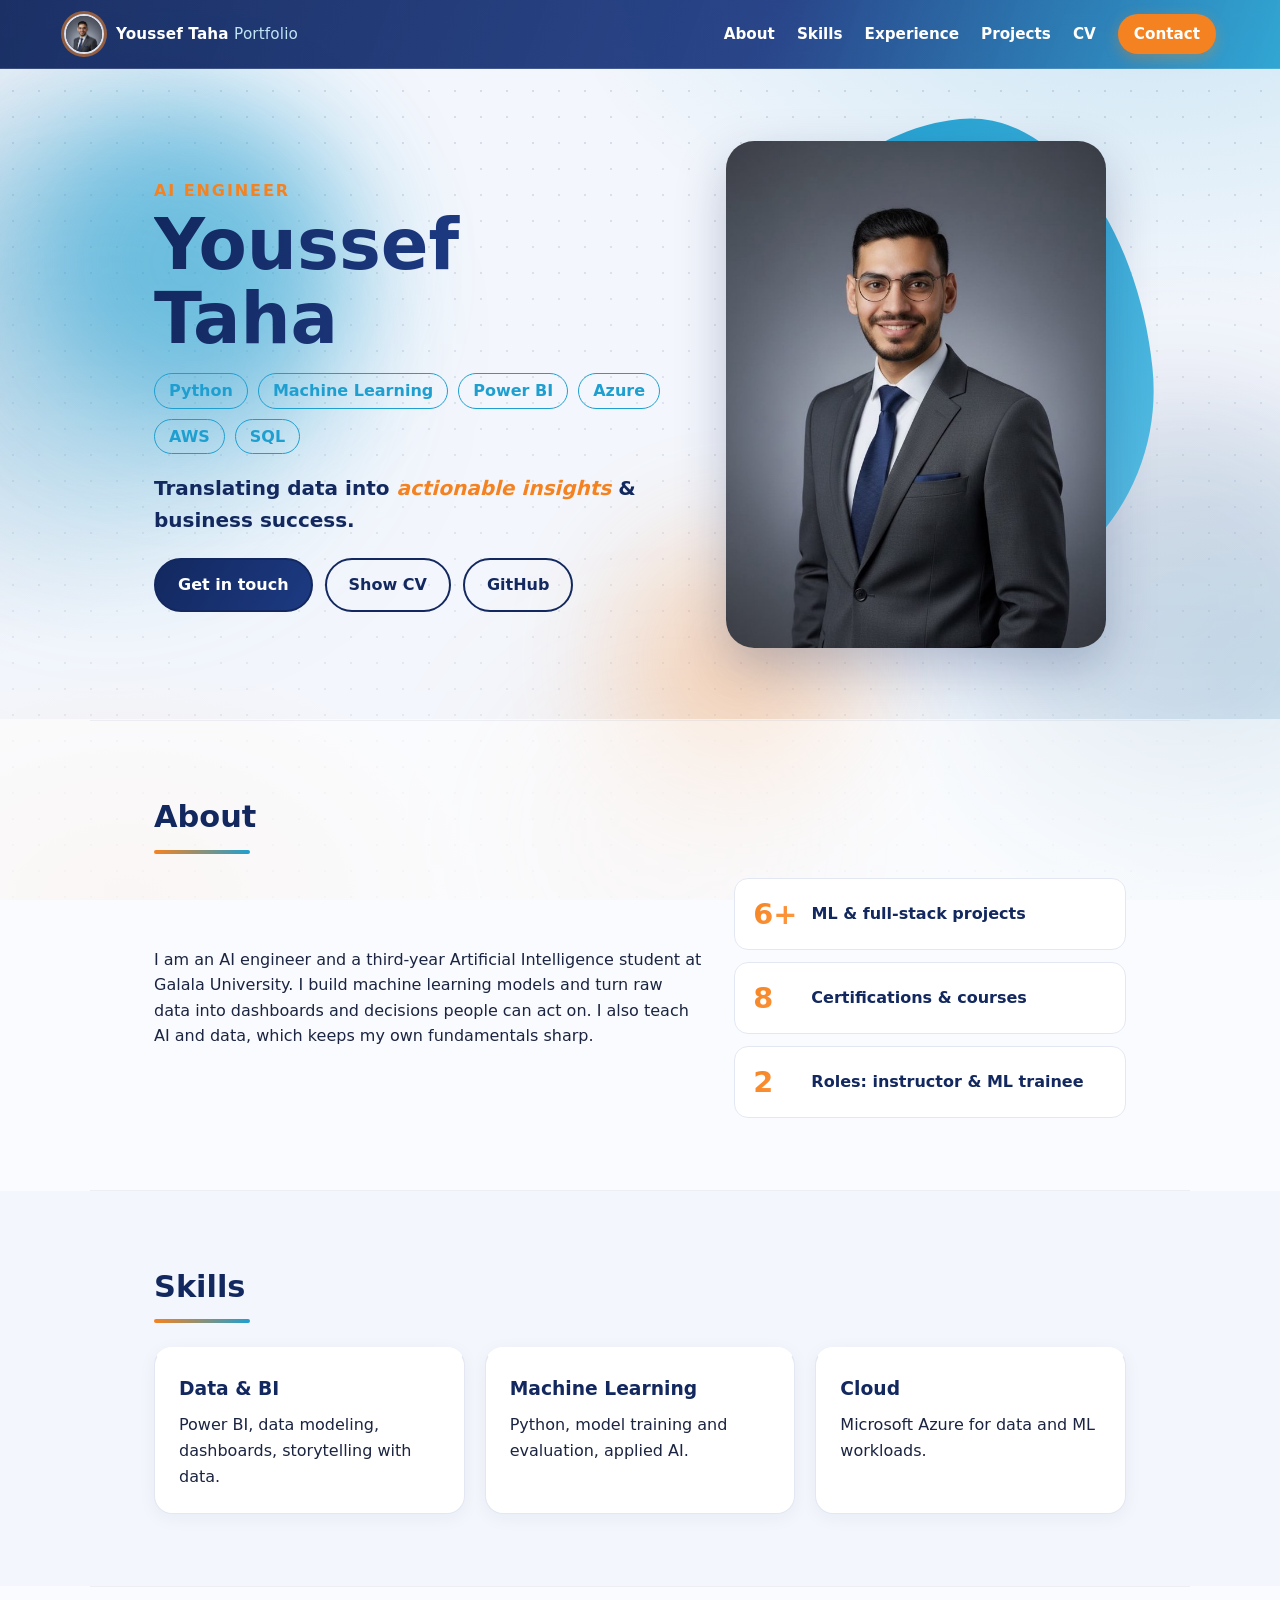
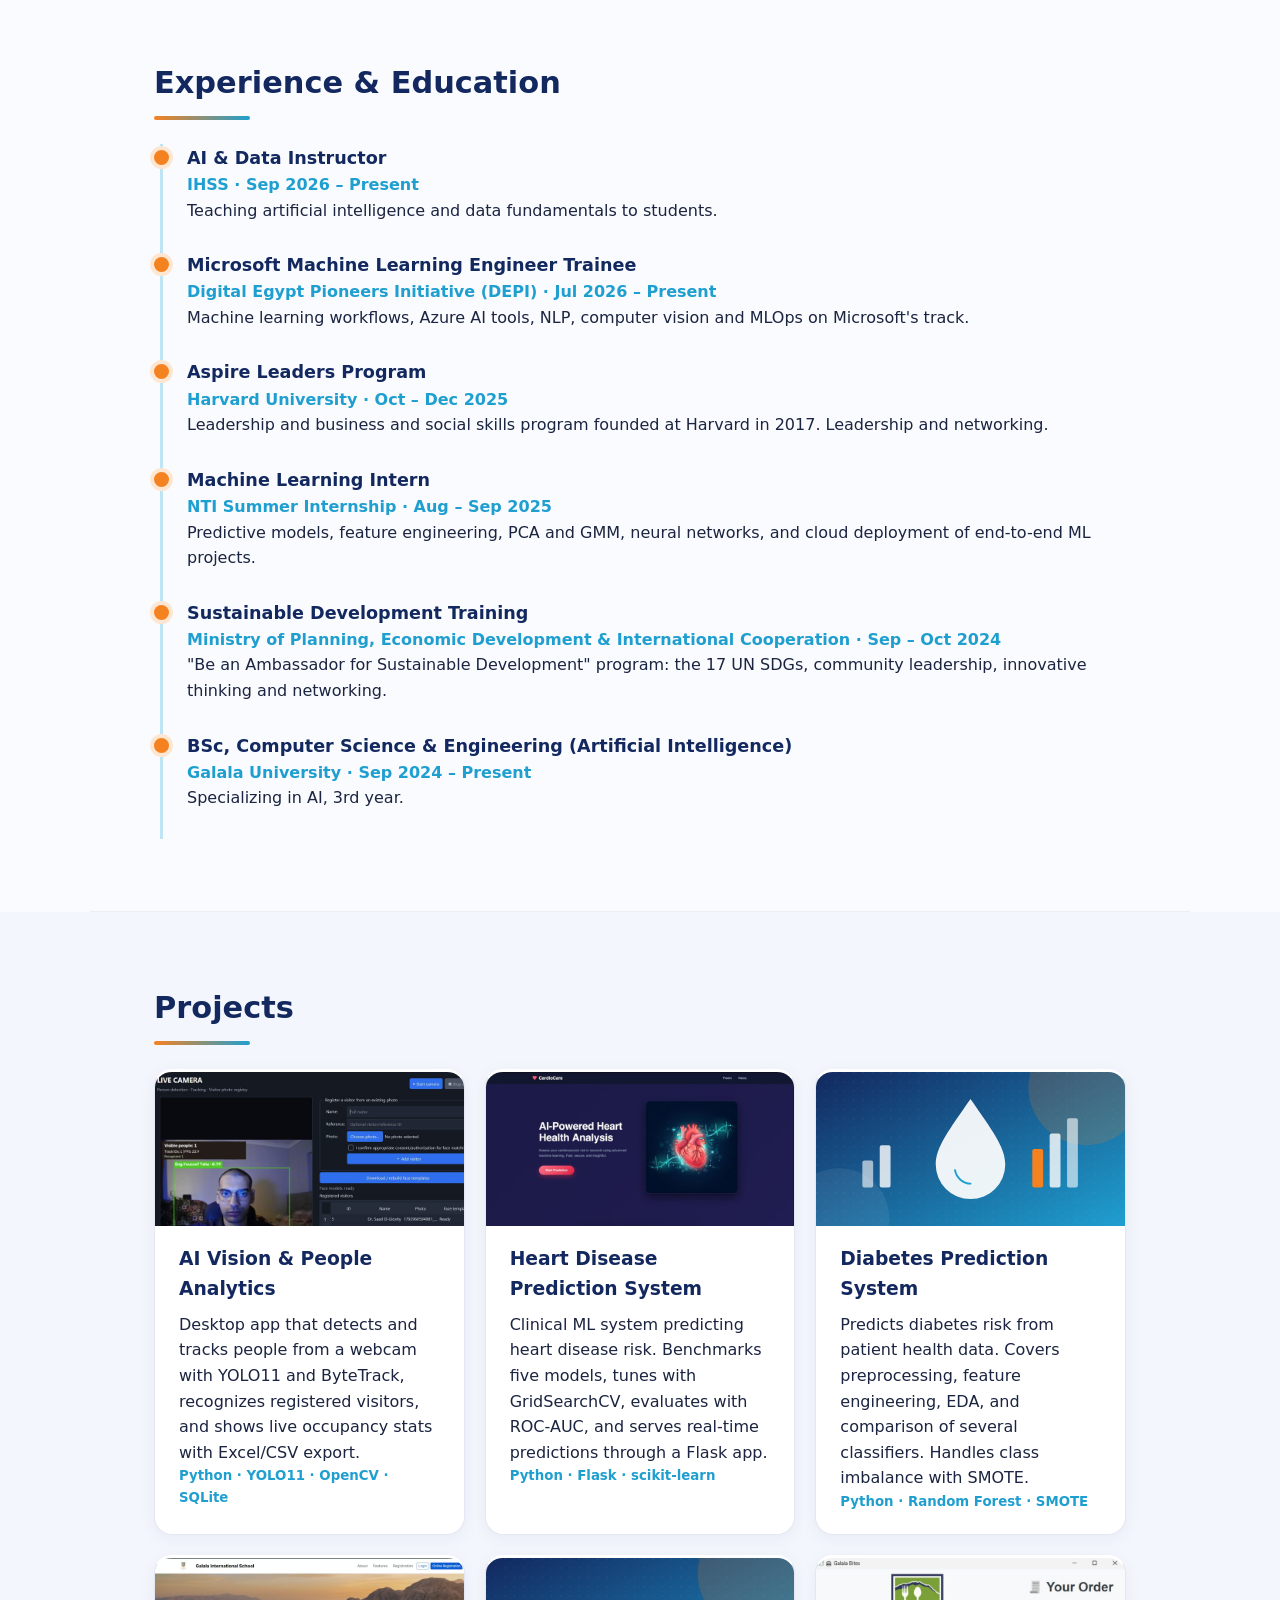
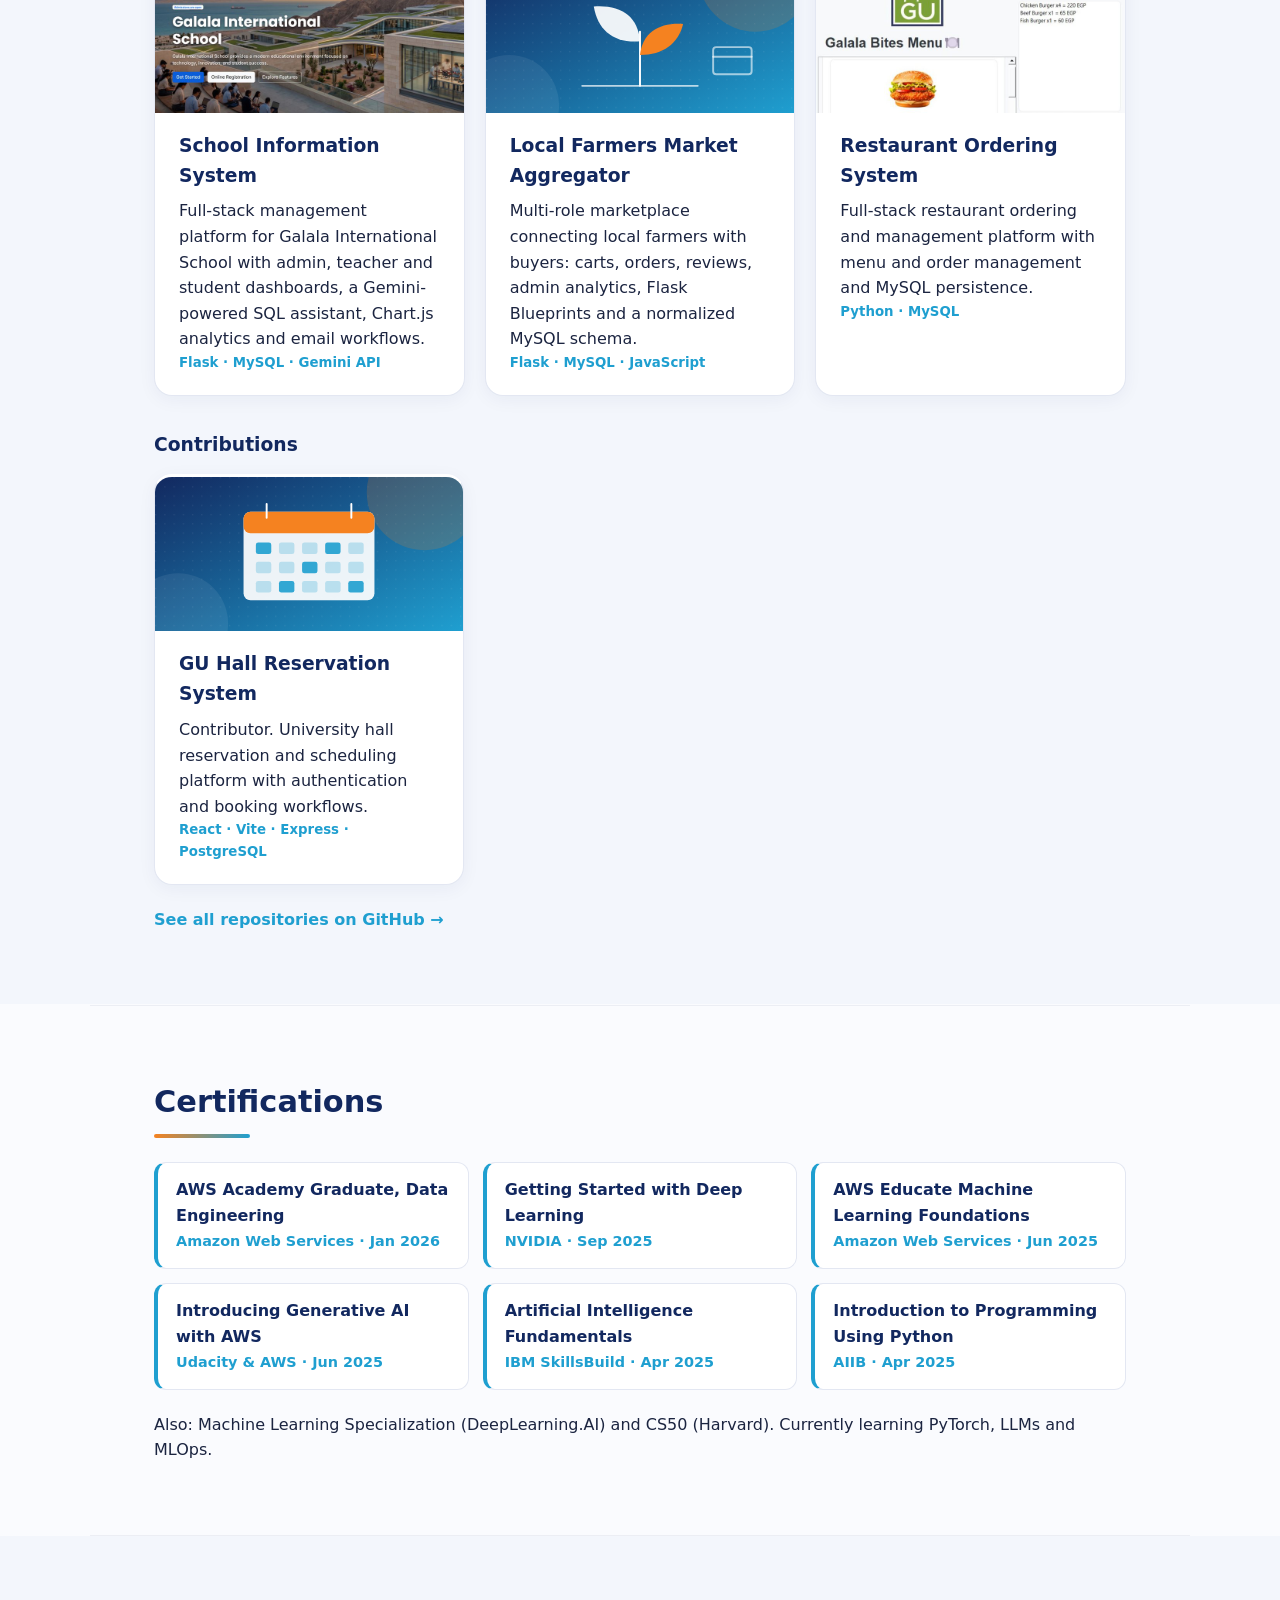
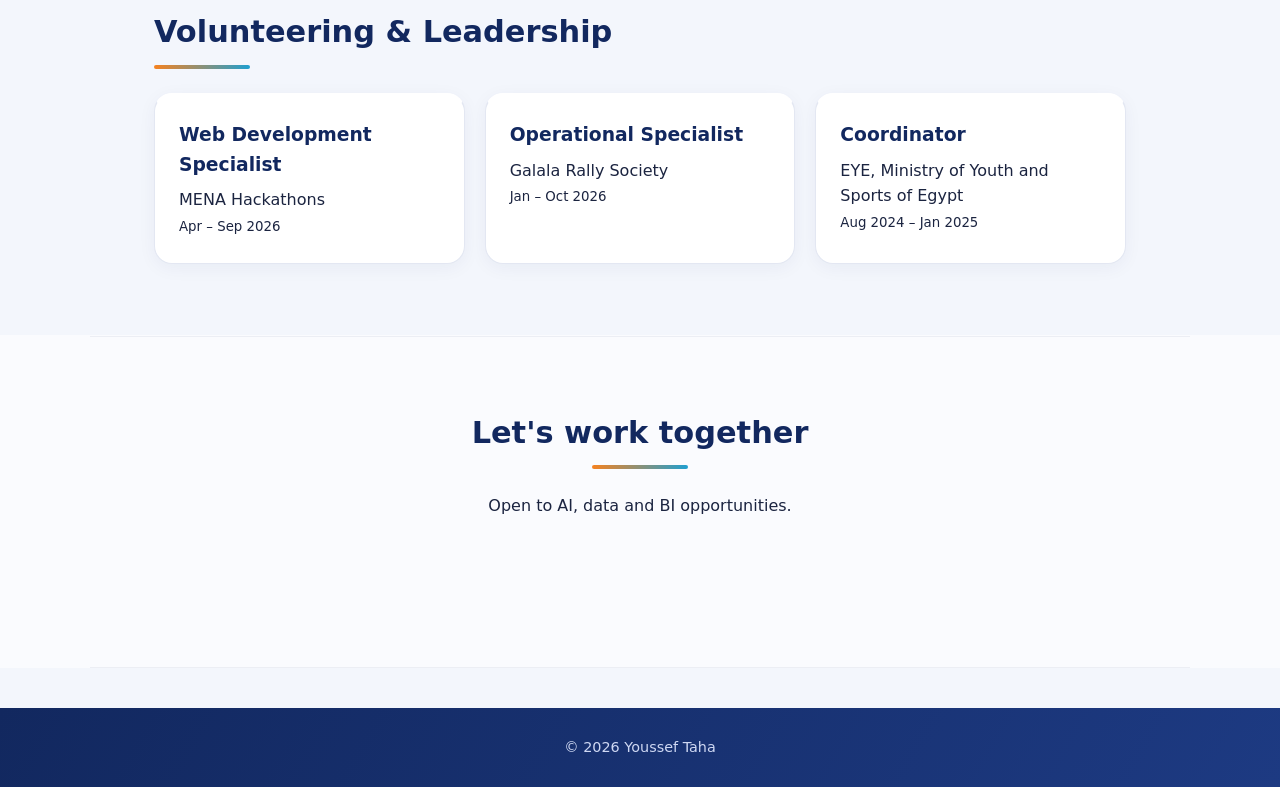
==== commit b8d0a81d: "Rename 1-index.html to index.html" ====
--- a/index.html
+++ b/index.html
@@ -9,12 +9,12 @@
 <meta property="og:description" content="Translating data into actionable insights and business success.">
 <meta property="og:image" content="https://youssefTaha39.github.io/yousseftaha.com/5-photo.jpg">
 <meta property="og:url" content="https://youssefTaha39.github.io/yousseftaha.com/">
-<link rel="stylesheet" href="style.css">
+<link rel="stylesheet" href="style.css?v=4">
 </head>
 <body>
 <div class="bg" aria-hidden="true"><i class="g g1"></i><i class="g g2"></i><i class="g g3"></i></div>
 <header class="nav">
-  <a class="brand" href="#top">YT</a>
+  <a class="brand" href="#top"><img class="avatar" src="5-photo.jpg" alt=""><span>Youssef Taha <em>Portfolio</em></span></a>
   <nav>
     <a href="#about">About</a><a href="#skills">Skills</a><a href="#experience">Experience</a><a href="#projects">Projects</a><a href="6-cv.pdf" target="_blank" rel="noopener">CV</a><a href="#contact" class="cta">Contact</a>
   </nav>
--- a/style.css
+++ b/style.css
@@ -113,3 +113,16 @@
 .proj .thumb-wrap{overflow:hidden}
 .grid3.single{grid-template-columns:minmax(250px,calc(33.3% - 14px))}
 .hero .chips{margin:4px 0 18px}.hero .tag{margin-bottom:22px}
+/* header */
+.nav{background:linear-gradient(110deg,rgba(18,40,95,.96),rgba(29,58,130,.94) 60%,rgba(31,159,208,.9));backdrop-filter:blur(10px);-webkit-backdrop-filter:blur(10px);border-bottom:1px solid rgba(255,255,255,.14)}
+.nav.scrolled{box-shadow:0 8px 28px rgba(18,40,95,.28)}
+.brand{display:flex;align-items:center;gap:12px;color:#fff;font-size:1.05rem;font-weight:700;letter-spacing:.01em}
+.brand em{font-style:normal;font-weight:500;color:#bfe5f5}
+.avatar{width:40px;height:40px;border-radius:50%;object-fit:cover;object-position:50% 12%;border:2px solid rgba(255,255,255,.85);box-shadow:0 0 0 3px rgba(245,130,32,.55);transition:transform .25s}
+.brand:hover .avatar{transform:scale(1.08)}
+.nav a:not(.brand){color:#fff}
+.nav a:not(.cta):not(.brand)::after{background:#f58220}
+.nav .cta{box-shadow:0 4px 14px rgba(245,130,32,.35)}
+@media(max-width:800px){.brand em{display:none}.brand{margin-right:0;font-size:.95rem}.avatar{width:34px;height:34px}}
+.nav a.brand{color:#fff;white-space:nowrap}
+@media(max-width:560px){.nav nav a:not(.cta):not([href="6-cv.pdf"]){display:none}.nav a.brand{font-size:.9rem}}
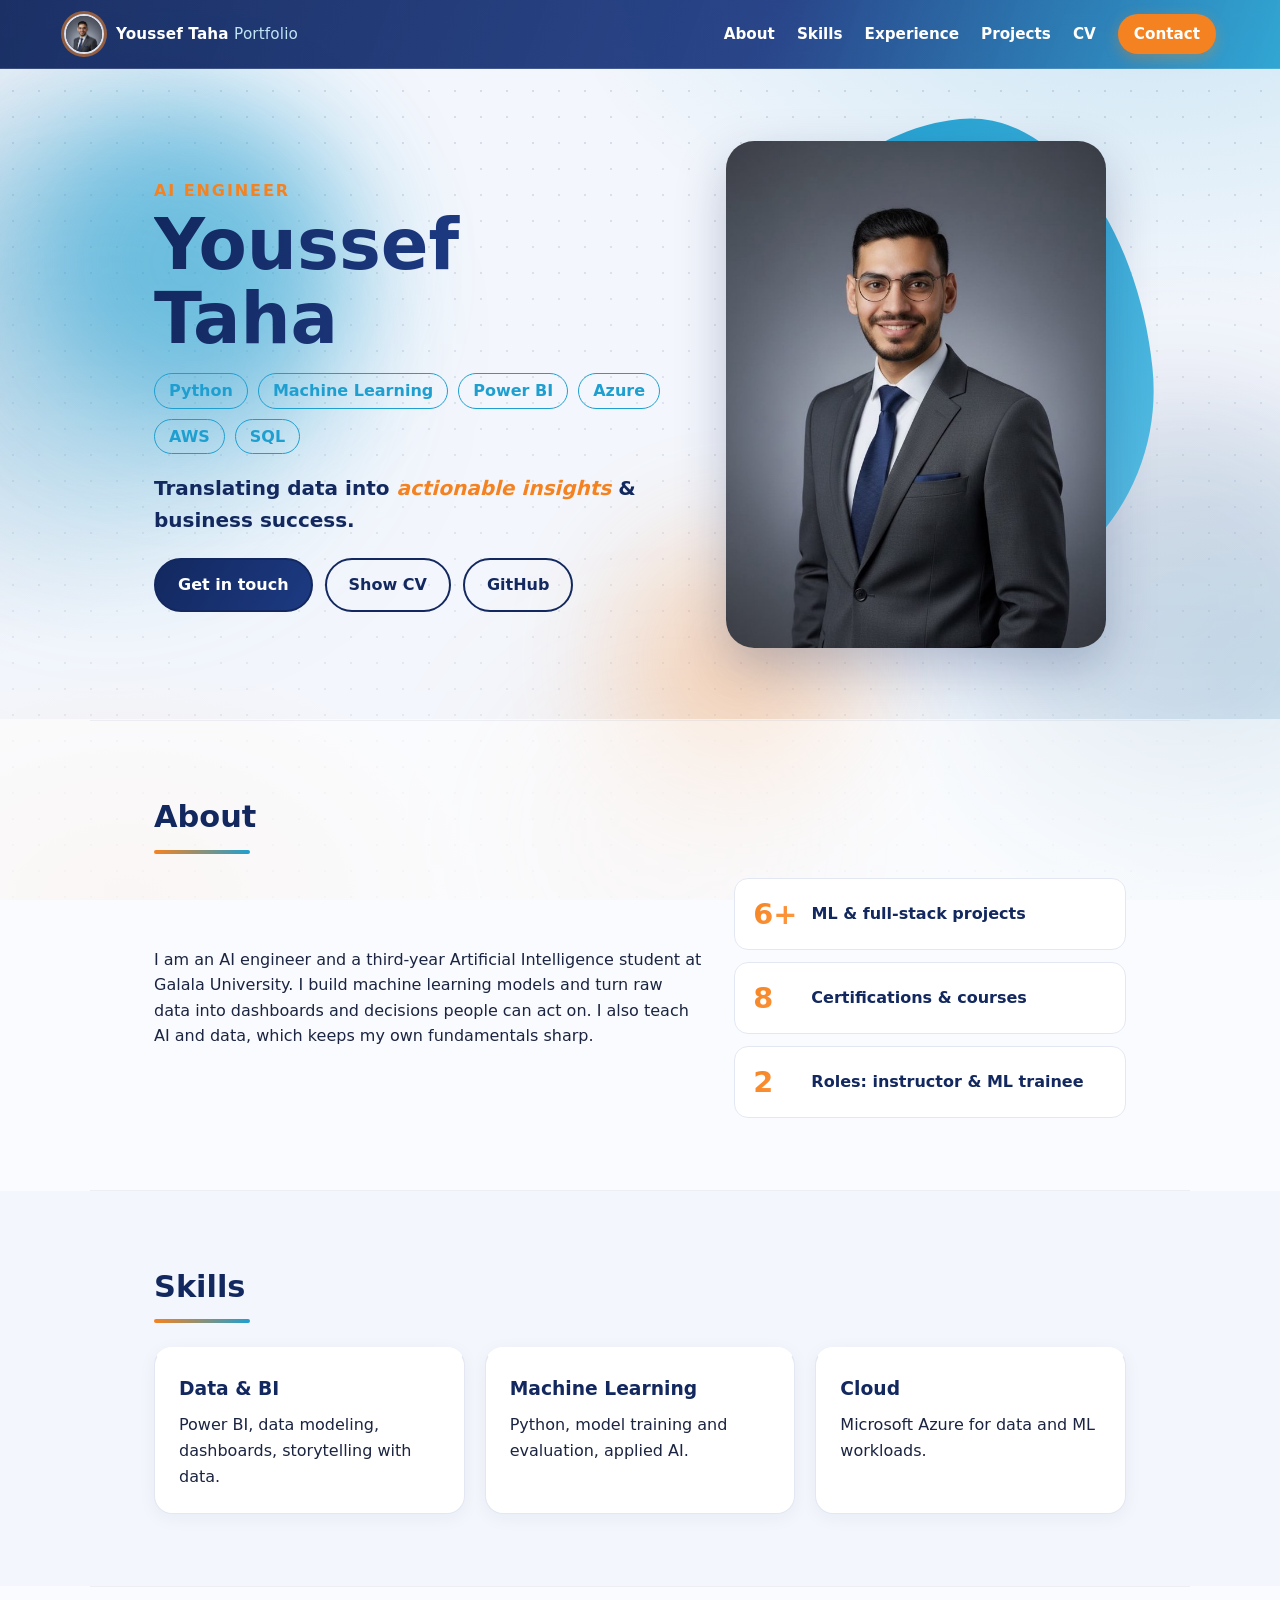
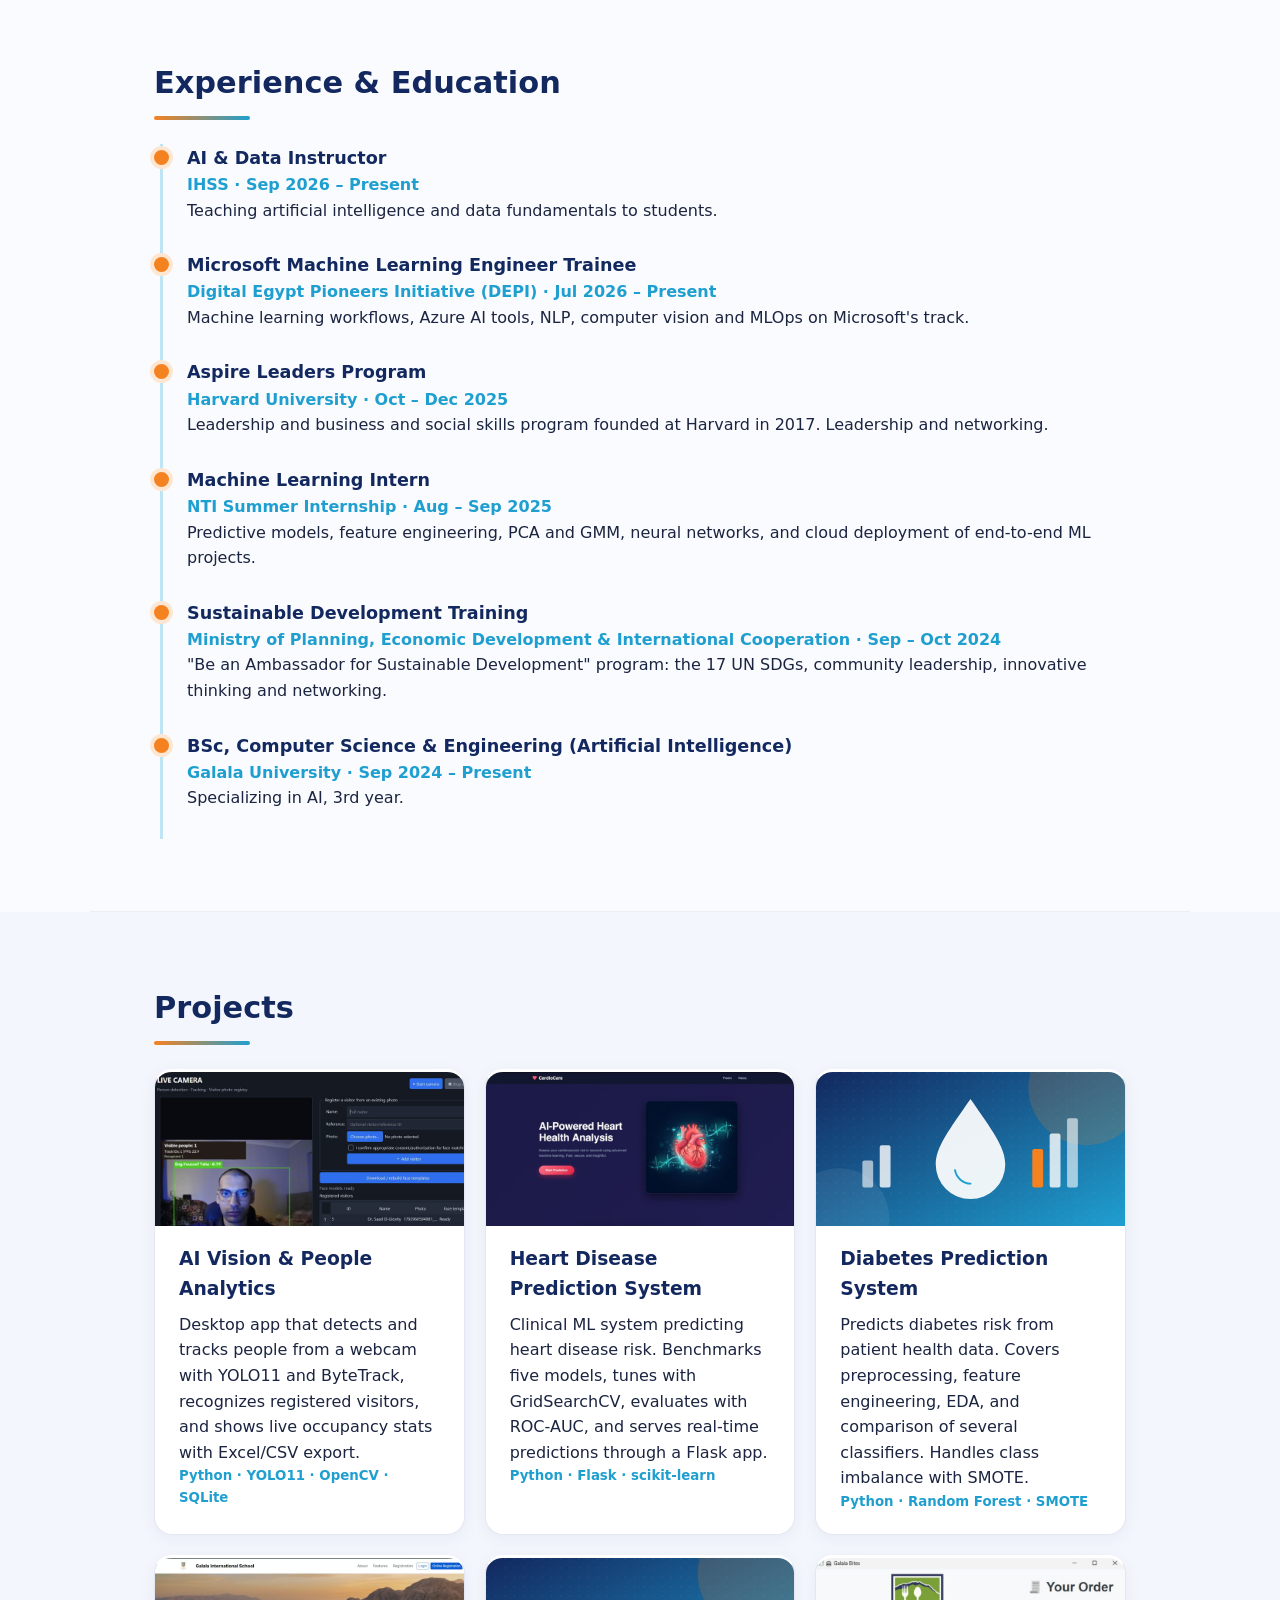
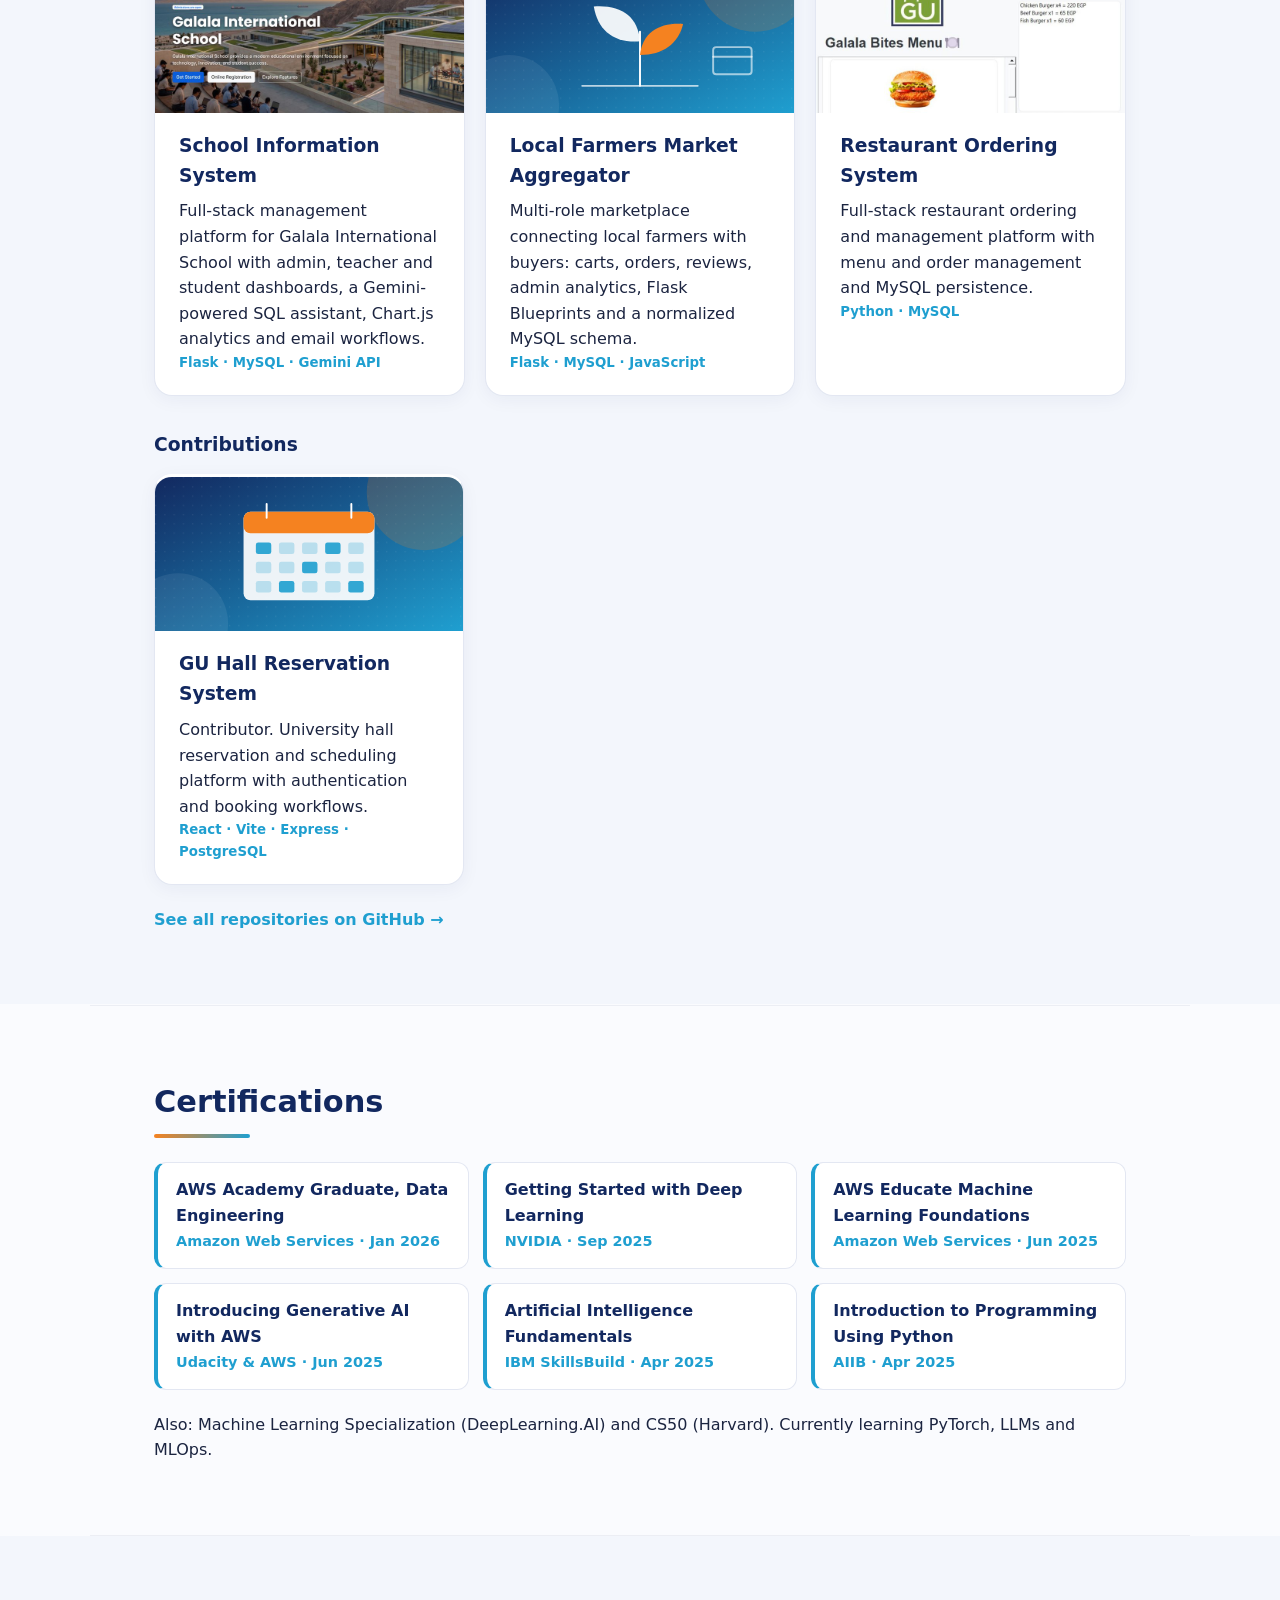
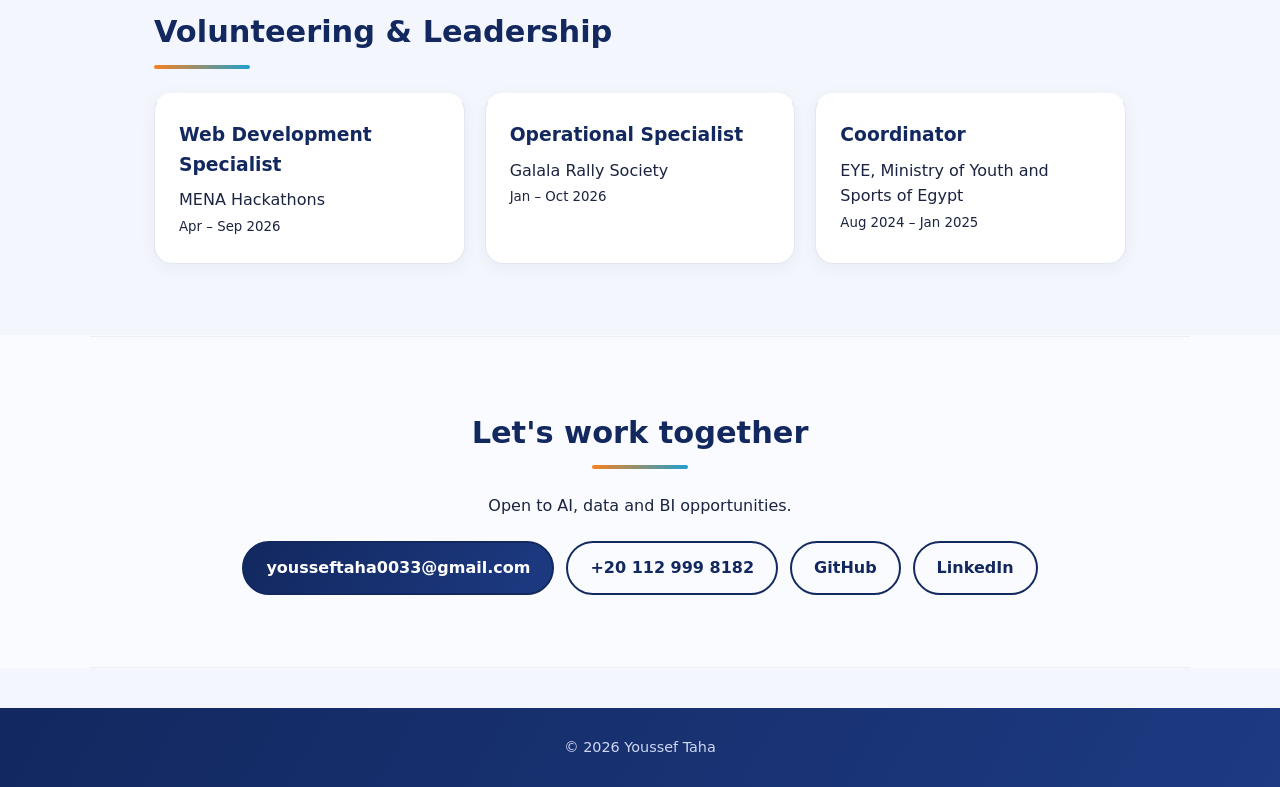
==== commit 5c7565f2: "Rename 1-index.html to index.html" ====
--- a/index.html
+++ b/index.html
@@ -7,8 +7,8 @@
 <meta name="description" content="Youssef Taha, AI Engineer. Translating data into actionable insights and business success with Power BI, Azure and Python.">
 <meta property="og:title" content="Youssef Taha | AI Engineer">
 <meta property="og:description" content="Translating data into actionable insights and business success.">
-<meta property="og:image" content="https://youssefTaha39.github.io/yousseftaha.com/5-photo.jpg">
-<meta property="og:url" content="https://youssefTaha39.github.io/yousseftaha.com/">
+<meta property="og:image" content="https://yousseftaha.com/5-photo.jpg">
+<meta property="og:url" content="https://yousseftaha.com/">
 <link rel="stylesheet" href="style.css?v=4">
 </head>
 <body>
